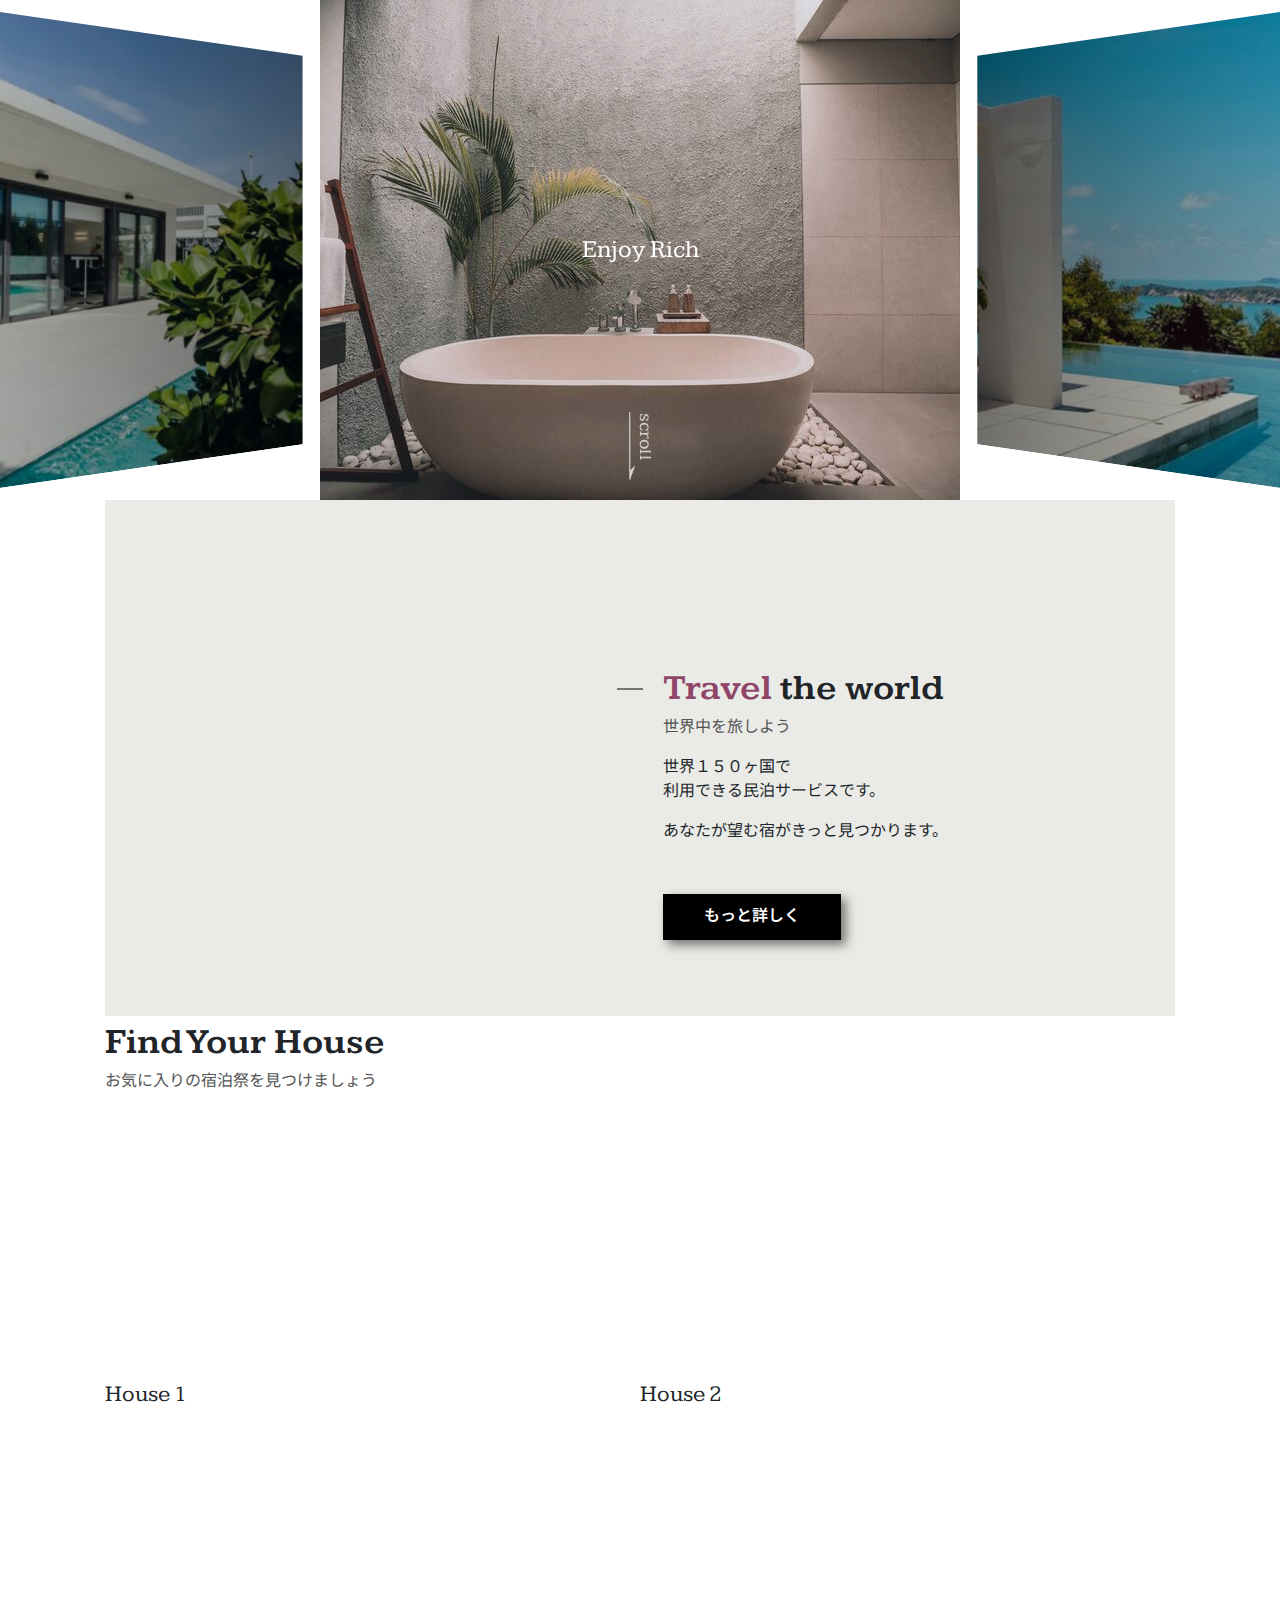
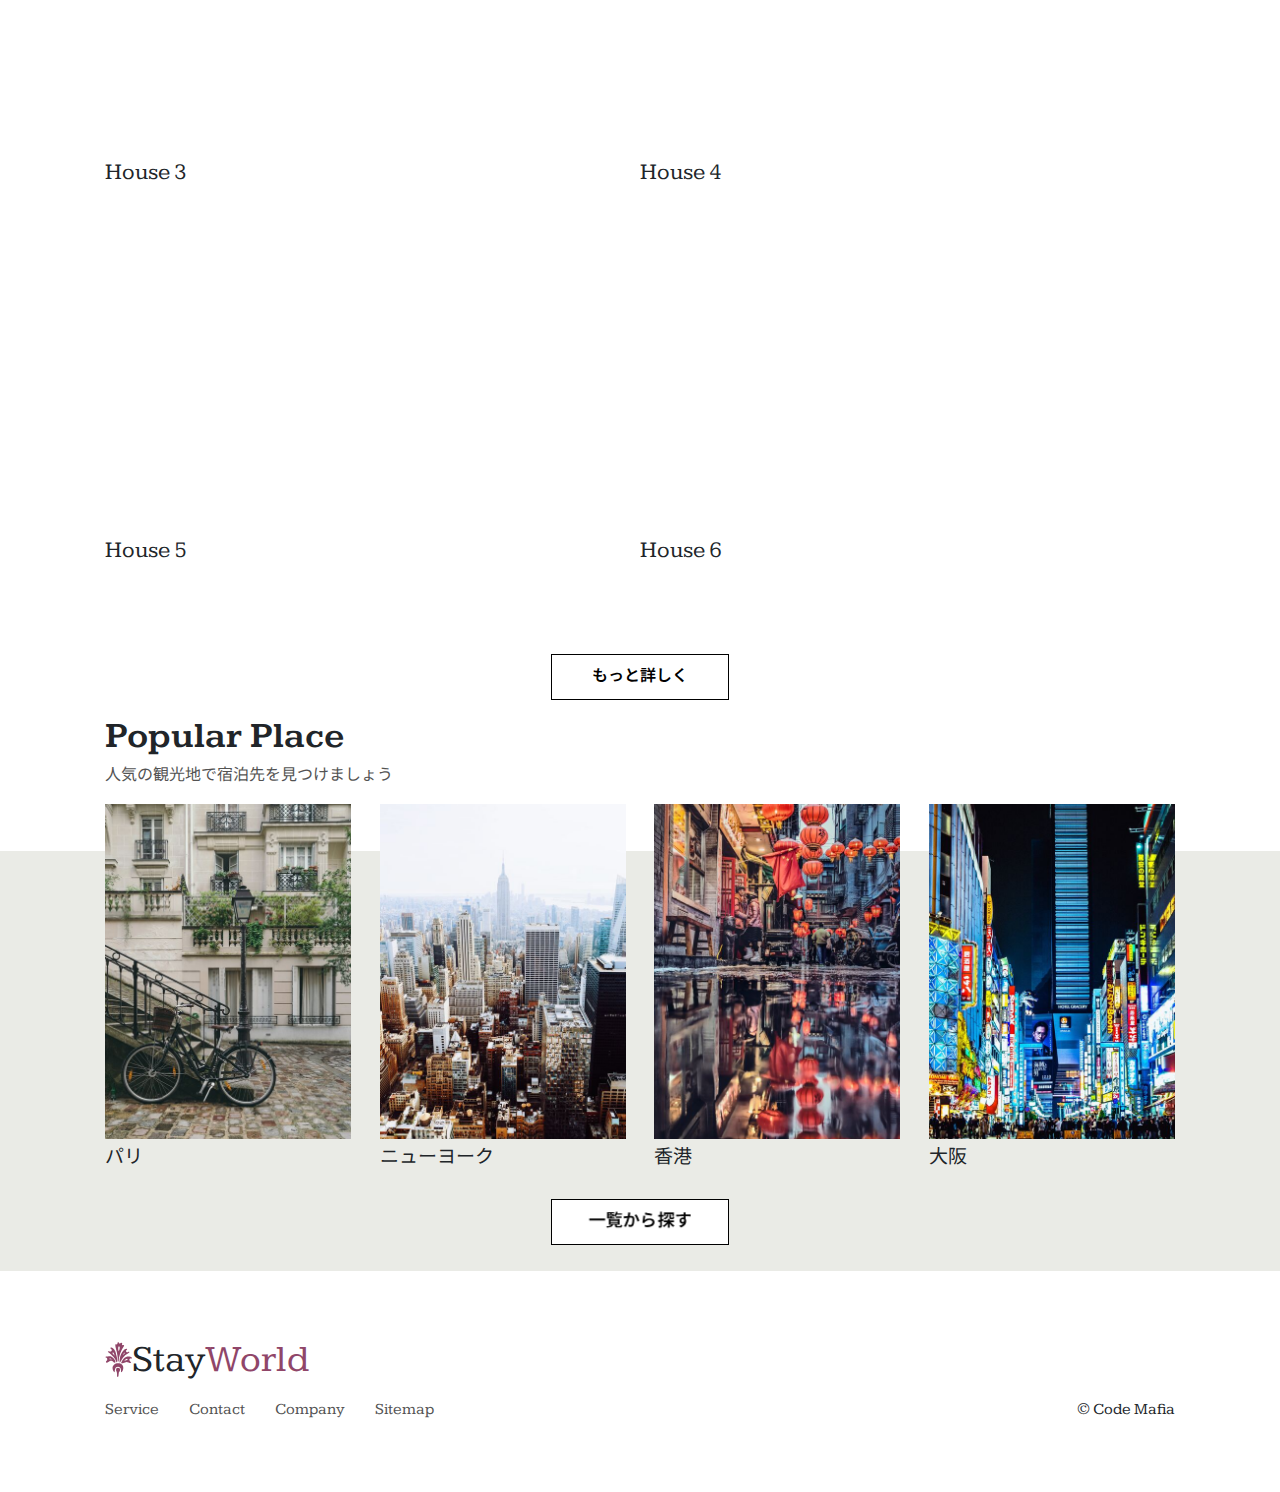
==== 98_サンプルサイト_練習用/index.html @ ab3e693f "Flexboxでフッターを作成！" ====
<!DOCTYPE html>
<html lang="ja">
  <head>
    <meta charset="UTF-8" />
    <meta name="viewport" content="width=device-width, initial-scale=1.0" />
    <meta http-equiv="X-UA-Compatible" content="ie=edge" />
    <title>Document</title>
    <link rel="preconnect" href="https://fonts.gstatic.com">
    <link href="https://fonts.googleapis.com/css2?family=Kameron:wght@400;700&family=Noto+Sans+JP&display=swap" rel="stylesheet">
    <link rel="stylesheet" href="styles/vendors/bootstrap-reboot.css" />
    <link rel="stylesheet" href="styles/vendors/swiper.min.css" />
    <link rel="stylesheet" href="styles/style.css" />
  </head>
  <body>
    <div id="global-container">
      <div id="container">
        <div id="content">
          <div class="hero">
            <div class="swiper-container">
              <div class="swiper-wrapper">
                <div class="swiper-slide">
                  <div class="hero__title">Enjoy Rich</div>
                  <img src="images/image-1.jpg" alt="" />
                </div>
                <div class="swiper-slide">
                  <div class="hero__title">Fantastic</div>
                  <img src="images/image-2.jpg" alt="" />
                </div>
                <div class="swiper-slide">
                  <div class="hero__title">Experience</div>
                  <img src="images/image-3.jpg" alt="" />
                </div>
              </div>
              <div class="hero__footer">
                <img class="hero__downarrow" src="images/arrow.svg">
                <span class="hero__scrolltext">scroll</span>
              </div>
            </div>
          </div>
          <div id="main-content">
            <main>
              <section class="travel">
                <div class="travel__inner">
                  <div class="travel__img cover-slide">
                    <img class="img-zoom" src="images/image-travel.jpg" alt="">
                  </div>
                  <div class="travel__texts">
                    <div class="travel__texts-inner">
                      <div class="travel__title main-title inview">
                        <span class="purple">Travel</span> <span>the world</span>
                      </div>
                      <div class="travel__sub sub-title">世界中を旅しよう</div>
                      <div class="travel__description">
                        <p>世界１５０ヶ国で<br>利用できる民泊サービスです。</p>
                        <p>あなたが望む宿がきっと見つかります。</p>
                      </div>
                      <div class="travel__btn">
                        <button class="btn filled">もっと詳しく</button>
                      </div>
                    </div>
                  </div>
                </div>
              </section>
              <section class="houses">
                <div>
                  <h2 class="main-title">Find Your House</h2>
                  <p class="sub-title">お気に入りの宿泊祭を見つけましょう</p>
                </div>
                <div class="houses__inner">
                  <div class="houses__item">
                    <div class="cover-slide hover-darken inview">
                      <div class="bg-img-zoom img-bg50" style="background-image: url(images/villa-1.jpg);"></div>
                    </div>
                    <p class="houses__title">House 1</p>
                  </div>
                  <div class="houses__item">
                    <div class="cover-slide hover-darken inview">
                      <div class="bg-img-zoom img-bg50" style="background-image: url(images/villa-2.jpg);"></div>
                    </div>
                    <p class="houses__title">House 2</p>
                  </div>
                  <div class="houses__item">
                    <div class="cover-slide hover-darken inview">
                      <div class="bg-img-zoom img-bg50" style="background-image: url(images/villa-3.jpg);"></div>
                    </div>
                    <p class="houses__title">House 3</p>
                  </div>
                  <div class="houses__item">
                    <div class="cover-slide hover-darken inview">
                      <div class="bg-img-zoom img-bg50" style="background-image: url(images/villa-4.jpg);"></div>
                    </div>
                    <p class="houses__title">House 4</p>
                  </div>
                  <div class="houses__item">
                    <div class="cover-slide hover-darken inview">
                      <div class="bg-img-zoom img-bg50" style="background-image: url(images/villa-5.jpg);"></div>
                    </div>
                    <p class="houses__title">House 5</p>
                  </div>
                  <div class="houses__item">
                    <div class="cover-slide hover-darken inview">
                      <div class="bg-img-zoom img-bg50" style="background-image: url(images/villa-6.jpg);"></div>
                    </div>
                    <p class="houses__title">House 6</p>
                  </div>
                  <div class="houses__btn">
                    <button class="btn slide-bg">もっと詳しく</button>
                  </div>
                </div>
              </section>
              <section class="popular">
                <div class="popular__header">
                  <h2 class="main-title">Popular Place</h2>
                  <p class="sub-title">人気の観光地で宿泊先を見つけましょう</p>
                </div>
                <div class="popular__inner">
                  <div class="popular__container">
                    <div class="popular__item">
                      <div class="popular__img"><img src="images/image-p1.jpg" alt=""></div>
                      <div class="popular__title">パリ</div>
                    </div>
                    <div class="popular__item">
                      <div class="popular__img"><img src="images/image-p2.jpg" alt=""></div>
                      <div class="popular__title">ニューヨーク</div>
                    </div>
                    <div class="popular__item">
                      <div class="popular__img"><img src="images/image-p3.jpg" alt=""></div>
                      <div class="popular__title">香港</div>
                    </div>
                    <div class="popular__item">
                      <div class="popular__img"><img src="images/image-p4.jpg" alt=""></div>
                      <div class="popular__title">大阪</div>
                    </div>
                    <div class="popular__btn">
                      <button class="btn cover-3d"><span>一覧から探す</span></button>
                    </div>
                  </div>
                </div>
              </section>
            </main>
          </div>
        </div>
        <footer class="footer">
          <div class="logo">
            <img src="images/logo.svg" alt="" class="logo__img">
            <span class="logo__stay">Stay</span>
            <span class="logo__world">World</span>
          </div>
          <nav class="footer__nav">
            <ul class="footer__ul">
              <li class="footer__li"><a href="#">Service</a></li>
              <li class="footer__li"><a href="#">Contact</a></li>
              <li class="footer__li"><a href="#">Company</a></li>
              <li class="footer__li"><a href="#">Sitemap</a></li>
            </ul>
            <div class="footer__copyright">
              &copy; Code Mafia
            </div>
          </nav>
        </footer>
      </div>
    </div>
    <!-- <div class="tween-animate-title">Animation Title</div> -->
    <!-- <div class="cover-slide hover-darken">
      <div class="bg-img-zoom img-bg50"></div>
    </div> -->
    <!-- <div class="cover-slide hover-darken">
      <img class="img-zoom" src="images/image-1.jpg" alt="">
    </div>
    <button class="btn float">Button</button>
    <button class="btn filled">Button</button>
    <button class="btn letter-spacing">Button</button>
    <button class="btn shadow">Button</button>
    <button class="btn solid">Button</button>
    <button class="btn slide-bg">Button</button>
    <button class="btn cover-3d">
      <span>Button</span>
    </button>
    <a class="btn-cubic"><span class="hovering">Now, Hovering</span><span class="default">Button</span></a> -->
    <script src="scripts/vendors/swiper.min.js"></script>
    <script src="scripts/vendors/TweenMax.min.js"></script>
    <script src="scripts/vendors/scroll-polyfill.js"></script>
    <script src="scripts/libs/scroll.js"></script>
    <script src="scripts/libs/text-animation.js"></script>
    <script src="scripts/libs/hero-slider.js"></script>
    <script src="scripts/main.js"></script>
  </body>
</html>
---- 98_サンプルサイト_練習用/styles/style.css ----
@charset "UTF-8";
.btn {
  position: relative;
  display: inline-block;
  background-color: white;
  border: 1px solid black;
  font-weight: 600;
  padding: 10px 40px;
  margin: 10px auto;
  cursor: pointer;
  -webkit-transition: all 0.3s;
  transition: all 0.3s;
  color: black;
  text-decoration: none !important;
}

.btn.float:hover {
  background-color: black;
  color: white;
  -webkit-box-shadow: 5px 5px 10px 0 rgba(0, 0, 0, 0.5);
          box-shadow: 5px 5px 10px 0 rgba(0, 0, 0, 0.5);
}

.btn.filled {
  background-color: black;
  color: white;
  -webkit-box-shadow: 5px 5px 10px 0 rgba(0, 0, 0, 0.5);
          box-shadow: 5px 5px 10px 0 rgba(0, 0, 0, 0.5);
}

.btn.filled:hover {
  background-color: white;
  color: black;
  -webkit-box-shadow: none;
          box-shadow: none;
}

.btn.letter-spacing:hover {
  background-color: black;
  letter-spacing: 3px;
  color: white;
}

.btn.shadow {
  -webkit-box-shadow: none;
          box-shadow: none;
}

.btn.shadow:hover {
  -webkit-transform: translate(-2.5px, -2.5px);
          transform: translate(-2.5px, -2.5px);
  -webkit-box-shadow: 5px 5px 0 0 black;
          box-shadow: 5px 5px 0 0 black;
}

.btn.solid {
  -webkit-box-shadow: 2px 2px 0 0 black;
          box-shadow: 2px 2px 0 0 black;
  border-radius: 7px;
}

.btn.solid:hover {
  -webkit-transform: translate(2px, 2px);
          transform: translate(2px, 2px);
  -webkit-box-shadow: none;
          box-shadow: none;
}

.btn.slide-bg {
  position: relative;
  overflow: hidden;
  z-index: 1;
}

.btn.slide-bg::before {
  content: "";
  display: inline-block;
  width: 100%;
  height: 100%;
  background-color: black;
  position: absolute;
  top: 0;
  left: 0;
  -webkit-transform: translateX(-100%);
          transform: translateX(-100%);
  -webkit-transition: -webkit-transform 0.3s;
  transition: -webkit-transform 0.3s;
  transition: transform 0.3s;
  transition: transform 0.3s, -webkit-transform 0.3s;
  z-index: -1;
}

.btn.slide-bg:hover {
  color: white;
}

.btn.slide-bg:hover::before {
  -webkit-transform: none;
          transform: none;
}

.btn.cover-3d {
  position: relative;
  z-index: 1;
  -webkit-transform-style: preserve-3d;
          transform-style: preserve-3d;
  -webkit-perspective: 300px;
          perspective: 300px;
}

.btn.cover-3d span {
  display: inline-block;
  -webkit-transform: translateZ(20px);
          transform: translateZ(20px);
}

.btn.cover-3d::before {
  content: "";
  display: inline-block;
  width: 100%;
  height: 100%;
  background-color: black;
  position: absolute;
  top: 0;
  left: 0;
  -webkit-transform: rotateX(90deg);
          transform: rotateX(90deg);
  -webkit-transition: all 0.3s;
  transition: all 0.3s;
  -webkit-transform-origin: top center;
          transform-origin: top center;
  opacity: 0;
}

.btn.cover-3d:hover {
  color: white;
}

.btn.cover-3d:hover::before {
  -webkit-transform: none;
          transform: none;
  opacity: 1;
}

.btn-cubic {
  position: relative;
  display: inline-block;
  -webkit-transform-style: preserve-3d;
          transform-style: preserve-3d;
  -webkit-perspective: 300px;
          perspective: 300px;
  width: 150px;
  height: 50px;
  margin: 0 auto;
  cursor: pointer;
  font-weight: 600;
}

.btn-cubic span {
  position: absolute;
  top: 0;
  left: 0;
  width: 100%;
  height: 100%;
  border: 1px solid black;
  line-height: 48px;
  text-align: center;
  -webkit-transition: all 0.3s;
  transition: all 0.3s;
  -webkit-transform-origin: center center -25px;
          transform-origin: center center -25px;
  color: black;
}

.btn-cubic .hovering {
  background-color: black;
  color: white;
  -webkit-transform: rotateX(90deg);
          transform: rotateX(90deg);
}

.btn-cubic .default {
  background-color: white;
  color: black;
  -webkit-transform: rotateX(0);
          transform: rotateX(0);
}

.btn-cubic:hover .hovering {
  -webkit-transform: rotateX(0);
          transform: rotateX(0);
}

.btn-cubic:hover .default {
  -webkit-transform: rotateX(-90deg);
          transform: rotateX(-90deg);
}

.swiper-container {
  overflow: visible !important;
}

.swiper-slide {
  height: 500px;
  overflow: hidden;
}

.swiper-slide > img {
  width: 100%;
  height: 100%;
  max-width: 100%;
  -o-object-fit: cover;
     object-fit: cover;
  -webkit-transform: scale(1.3);
          transform: scale(1.3);
  -webkit-transition: -webkit-transform 1.9s ease;
  transition: -webkit-transform 1.9s ease;
  transition: transform 1.9s ease;
  transition: transform 1.9s ease, -webkit-transform 1.9s ease;
}

.swiper-slide::after {
  content: "";
  position: absolute;
  top: 0;
  left: 0;
  width: 100%;
  height: 100%;
  background-color: rgba(0, 61, 125, 0.1);
}

.swiper-slide-active > img {
  -webkit-transform: none;
          transform: none;
}

.swiper-slide-active .hero__title {
  opacity: 1;
  -webkit-transform: translate(-50%, -50%);
          transform: translate(-50%, -50%);
}

.hero {
  overflow: hidden;
}

.hero__title {
  position: absolute;
  top: 50%;
  left: 50%;
  -webkit-transform: translate(-50%, calc(-50% + 20px));
          transform: translate(-50%, calc(-50% + 20px));
  color: white;
  font-size: 25px;
  z-index: 2;
  opacity: 0;
  -webkit-transition: opacity 0.3s ease 1s, -webkit-transform 0.3s ease 1s;
  transition: opacity 0.3s ease 1s, -webkit-transform 0.3s ease 1s;
  transition: opacity 0.3s ease 1s, transform 0.3s ease 1s;
  transition: opacity 0.3s ease 1s, transform 0.3s ease 1s, -webkit-transform 0.3s ease 1s;
}

.hero__footer {
  position: absolute;
  left: 50%;
  bottom: 20px;
  -webkit-transform: translateX(-50%);
          transform: translateX(-50%);
  z-index: 2;
  height: 68px;
  width: 22px;
  overflow: hidden;
}

.hero__downarrow {
  position: absolute;
  left: 0;
  bottom: 0;
  width: 6px;
  -webkit-animation-name: kf-arrow-anime;
          animation-name: kf-arrow-anime;
  -webkit-animation-duration: 2s;
          animation-duration: 2s;
  -webkit-animation-timing-function: linear;
          animation-timing-function: linear;
  -webkit-animation-delay: 0s;
          animation-delay: 0s;
  -webkit-animation-iteration-count: infinite;
          animation-iteration-count: infinite;
  -webkit-animation-direction: normal;
          animation-direction: normal;
  -webkit-animation-fill-mode: forwards;
          animation-fill-mode: forwards;
}

.hero__scrolltext {
  position: absolute;
  -webkit-transform: rotate(90deg);
          transform: rotate(90deg);
  color: rgba(255, 255, 255, 0.7);
  left: -8px;
  top: 11px;
  font-size: 1.2em;
}

@-webkit-keyframes kf-arrow-anime {
  0%,
  50%,
  100% {
    -webkit-transform: translateY(-10%);
            transform: translateY(-10%);
  }
  30% {
    -webkit-transform: none;
            transform: none;
  }
}

@keyframes kf-arrow-anime {
  0%,
  50%,
  100% {
    -webkit-transform: translateY(-10%);
            transform: translateY(-10%);
  }
  30% {
    -webkit-transform: none;
            transform: none;
  }
}

.animate-title,
.tween-animate-title {
  opacity: 0;
}

.animate-title.inview,
.tween-animate-title.inview {
  opacity: 1;
}

.animate-title.inview .char,
.tween-animate-title.inview .char {
  display: inline-block;
}

.animate-title .char,
.tween-animate-title .char {
  opacity: 0;
}

.animate-title.inview .char {
  -webkit-animation-name: kf-animate-chars;
          animation-name: kf-animate-chars;
  -webkit-animation-duration: 0.5s;
          animation-duration: 0.5s;
  -webkit-animation-timing-function: cubic-bezier(0.39, 1.57, 0.58, 1);
          animation-timing-function: cubic-bezier(0.39, 1.57, 0.58, 1);
  -webkit-animation-delay: 0s;
          animation-delay: 0s;
  -webkit-animation-iteration-count: 1;
          animation-iteration-count: 1;
  -webkit-animation-direction: normal;
          animation-direction: normal;
  -webkit-animation-fill-mode: both;
          animation-fill-mode: both;
}

.animate-title.inview .char:nth-child(1) {
  -webkit-animation-delay: 0.04s;
          animation-delay: 0.04s;
}

.animate-title.inview .char:nth-child(2) {
  -webkit-animation-delay: 0.08s;
          animation-delay: 0.08s;
}

.animate-title.inview .char:nth-child(3) {
  -webkit-animation-delay: 0.12s;
          animation-delay: 0.12s;
}

.animate-title.inview .char:nth-child(4) {
  -webkit-animation-delay: 0.16s;
          animation-delay: 0.16s;
}

.animate-title.inview .char:nth-child(5) {
  -webkit-animation-delay: 0.2s;
          animation-delay: 0.2s;
}

.animate-title.inview .char:nth-child(6) {
  -webkit-animation-delay: 0.24s;
          animation-delay: 0.24s;
}

.animate-title.inview .char:nth-child(7) {
  -webkit-animation-delay: 0.28s;
          animation-delay: 0.28s;
}

.animate-title.inview .char:nth-child(8) {
  -webkit-animation-delay: 0.32s;
          animation-delay: 0.32s;
}

.animate-title.inview .char:nth-child(9) {
  -webkit-animation-delay: 0.36s;
          animation-delay: 0.36s;
}

.animate-title.inview .char:nth-child(10) {
  -webkit-animation-delay: 0.4s;
          animation-delay: 0.4s;
}

.animate-title.inview .char:nth-child(11) {
  -webkit-animation-delay: 0.44s;
          animation-delay: 0.44s;
}

.animate-title.inview .char:nth-child(12) {
  -webkit-animation-delay: 0.48s;
          animation-delay: 0.48s;
}

.animate-title.inview .char:nth-child(13) {
  -webkit-animation-delay: 0.52s;
          animation-delay: 0.52s;
}

.animate-title.inview .char:nth-child(14) {
  -webkit-animation-delay: 0.56s;
          animation-delay: 0.56s;
}

.animate-title.inview .char:nth-child(15) {
  -webkit-animation-delay: 0.6s;
          animation-delay: 0.6s;
}

.animate-title.inview .char:nth-child(16) {
  -webkit-animation-delay: 0.64s;
          animation-delay: 0.64s;
}

.animate-title.inview .char:nth-child(17) {
  -webkit-animation-delay: 0.68s;
          animation-delay: 0.68s;
}

.animate-title.inview .char:nth-child(18) {
  -webkit-animation-delay: 0.72s;
          animation-delay: 0.72s;
}

.animate-title.inview .char:nth-child(19) {
  -webkit-animation-delay: 0.76s;
          animation-delay: 0.76s;
}

.animate-title.inview .char:nth-child(20) {
  -webkit-animation-delay: 0.8s;
          animation-delay: 0.8s;
}

.animate-title.inview .char:nth-child(21) {
  -webkit-animation-delay: 0.84s;
          animation-delay: 0.84s;
}

.animate-title.inview .char:nth-child(22) {
  -webkit-animation-delay: 0.88s;
          animation-delay: 0.88s;
}

.animate-title.inview .char:nth-child(23) {
  -webkit-animation-delay: 0.92s;
          animation-delay: 0.92s;
}

.animate-title.inview .char:nth-child(24) {
  -webkit-animation-delay: 0.96s;
          animation-delay: 0.96s;
}

.animate-title.inview .char:nth-child(25) {
  -webkit-animation-delay: 1s;
          animation-delay: 1s;
}

.animate-title.inview .char:nth-child(26) {
  -webkit-animation-delay: 1.04s;
          animation-delay: 1.04s;
}

.animate-title.inview .char:nth-child(27) {
  -webkit-animation-delay: 1.08s;
          animation-delay: 1.08s;
}

.animate-title.inview .char:nth-child(28) {
  -webkit-animation-delay: 1.12s;
          animation-delay: 1.12s;
}

.animate-title.inview .char:nth-child(29) {
  -webkit-animation-delay: 1.16s;
          animation-delay: 1.16s;
}

.animate-title.inview .char:nth-child(30) {
  -webkit-animation-delay: 1.2s;
          animation-delay: 1.2s;
}

@-webkit-keyframes kf-animate-chars {
  0% {
    opacity: 0;
    -webkit-transform: translateY(-50%);
            transform: translateY(-50%);
  }
  100% {
    opacity: 1;
    -webkit-transform: translateY(0);
            transform: translateY(0);
  }
}

@keyframes kf-animate-chars {
  0% {
    opacity: 0;
    -webkit-transform: translateY(-50%);
            transform: translateY(-50%);
  }
  100% {
    opacity: 1;
    -webkit-transform: translateY(0);
            transform: translateY(0);
  }
}

.cover-slide {
  position: relative;
  overflow: hidden;
}

.cover-slide::after {
  content: "";
  position: absolute;
  z-index: 2;
  top: 0;
  left: 0;
  right: 0;
  bottom: 0;
  background-color: #eaebe6;
  opacity: 0;
}

.cover-slide.inview::after {
  opacity: 1;
  -webkit-animation-name: kf-cover-slide;
          animation-name: kf-cover-slide;
  -webkit-animation-duration: 1.6s;
          animation-duration: 1.6s;
  -webkit-animation-timing-function: ease-in-out;
          animation-timing-function: ease-in-out;
  -webkit-animation-delay: 0s;
          animation-delay: 0s;
  -webkit-animation-iteration-count: 1;
          animation-iteration-count: 1;
  -webkit-animation-direction: normal;
          animation-direction: normal;
  -webkit-animation-fill-mode: forwards;
          animation-fill-mode: forwards;
}

@-webkit-keyframes kf-cover-slide {
  0% {
    -webkit-transform-origin: left;
            transform-origin: left;
    -webkit-transform: scaleX(0);
            transform: scaleX(0);
  }
  50% {
    -webkit-transform-origin: left;
            transform-origin: left;
    -webkit-transform: scaleX(1);
            transform: scaleX(1);
  }
  50.1% {
    -webkit-transform-origin: right;
            transform-origin: right;
    -webkit-transform: scaleX(1);
            transform: scaleX(1);
  }
  100% {
    -webkit-transform-origin: right;
            transform-origin: right;
    -webkit-transform: scaleX(0);
            transform: scaleX(0);
  }
}

@keyframes kf-cover-slide {
  0% {
    -webkit-transform-origin: left;
            transform-origin: left;
    -webkit-transform: scaleX(0);
            transform: scaleX(0);
  }
  50% {
    -webkit-transform-origin: left;
            transform-origin: left;
    -webkit-transform: scaleX(1);
            transform: scaleX(1);
  }
  50.1% {
    -webkit-transform-origin: right;
            transform-origin: right;
    -webkit-transform: scaleX(1);
            transform: scaleX(1);
  }
  100% {
    -webkit-transform-origin: right;
            transform-origin: right;
    -webkit-transform: scaleX(0);
            transform: scaleX(0);
  }
}

.img-zoom, .bg-img-zoom {
  opacity: 0;
}

.inview .img-zoom, .inview .bg-img-zoom {
  opacity: 1;
  -webkit-transition: -webkit-transform 0.3s ease;
  transition: -webkit-transform 0.3s ease;
  transition: transform 0.3s ease;
  transition: transform 0.3s ease, -webkit-transform 0.3s ease;
  -webkit-animation-name: kf-img-show;
          animation-name: kf-img-show;
  -webkit-animation-duration: 1.6s;
          animation-duration: 1.6s;
  -webkit-animation-timing-function: ease-in-out;
          animation-timing-function: ease-in-out;
  -webkit-animation-delay: 0s;
          animation-delay: 0s;
  -webkit-animation-iteration-count: 1;
          animation-iteration-count: 1;
  -webkit-animation-direction: normal;
          animation-direction: normal;
  -webkit-animation-fill-mode: none;
          animation-fill-mode: none;
}

.inview .img-zoom:hover, .inview .bg-img-zoom:hover {
  -webkit-transform: scale(1.05);
          transform: scale(1.05);
}

@-webkit-keyframes kf-img-show {
  0% {
    opacity: 0;
  }
  50% {
    opacity: 0;
  }
  50.1% {
    opacity: 1;
    -webkit-transform: scale(1.5);
            transform: scale(1.5);
  }
  100% {
    opacity: 1;
  }
}

@keyframes kf-img-show {
  0% {
    opacity: 0;
  }
  50% {
    opacity: 0;
  }
  50.1% {
    opacity: 1;
    -webkit-transform: scale(1.5);
            transform: scale(1.5);
  }
  100% {
    opacity: 1;
  }
}

.hover-darken::before {
  content: "";
  position: absolute;
  top: 0;
  left: 0;
  width: 100%;
  height: 100%;
  z-index: 1;
  -webkit-transition: background-color 0.3s ease;
  transition: background-color 0.3s ease;
  pointer-events: none;
  -webkit-animation-name: kf-img-show;
          animation-name: kf-img-show;
  -webkit-animation-duration: 1.6s;
          animation-duration: 1.6s;
  -webkit-animation-timing-function: ease-in-out;
          animation-timing-function: ease-in-out;
  -webkit-animation-delay: 0s;
          animation-delay: 0s;
  -webkit-animation-iteration-count: 1;
          animation-iteration-count: 1;
  -webkit-animation-direction: normal;
          animation-direction: normal;
  -webkit-animation-fill-mode: none;
          animation-fill-mode: none;
}

.hover-darken:hover::before {
  background-color: rgba(0, 0, 0, 0.4);
}

.bg-img-zoom {
  background-image: url(images/image-1.jpg);
  background-repeat: no-repeat;
  background-position: center;
  background-size: cover;
  width: 100%;
}

.img-bg50 {
  position: relative;
}

.img-bg50::before {
  display: block;
  content: '';
  padding-top: 50%;
}

/******************************************************************

Stylesheet: ベーススタイル

******************************************************************/
body {
  font-family: 'Kameron', 'Noto Sans JP', sans-serif;
}

img {
  max-width: 100%;
  vertical-align: bottom;
}

.font-sm, .sub-title {
  font-size: 14px;
}

.font-md, .popular__title {
  font-size: 17px;
}

.font-lr, .houses__title {
  font-size: 17px;
}

.font-lg, .main-title {
  font-size: 25px;
}

.mb-sm, .travel__sub, .travel__img, .houses__title, .popular__title {
  margin-bottom: 16px !important;
}

.mb-lg {
  margin-bottom: 80px !important;
}

.pb-sm, .travel__texts, .popular__container {
  padding-bottom: 16px !important;
}

.pb-lg {
  padding-bottom: 80px !important;
}

.content-width, .travel, .houses, .popular__header, .popular__container, .footer {
  width: 90%;
  margin: 0 auto;
  max-width: 1070px;
}

.main-title {
  font-weight: 600;
  margin-bottom: 0;
}

.sub-title {
  color: #535353;
}

.flex, .travel__inner, .houses__inner, .popular__container, .footer__nav, .footer__ul {
  display: -webkit-box;
  display: -ms-flexbox;
  display: flex;
  -webkit-box-orient: vertical;
  -webkit-box-direction: normal;
      -ms-flex-direction: column;
          flex-direction: column;
}

.purple {
  color: #904669;
}

.travel__inner {
  -webkit-box-pack: justify;
      -ms-flex-pack: justify;
          justify-content: space-between;
  padding: 15px;
  background-color: #eaebe6;
  position: relative;
  z-index: 0;
}

.travel__title {
  position: relative;
}

.travel__title::before {
  display: none;
  content: "";
  position: absolute;
  top: 50%;
  left: -120px;
  width: 100px;
  height: 1px;
  background-color: black;
  -webkit-transform: translateY(-50%) scaleX(0);
          transform: translateY(-50%) scaleX(0);
  -webkit-transition: -webkit-transform 0.3s ease 1.6s;
  transition: -webkit-transform 0.3s ease 1.6s;
  transition: transform 0.3s ease 1.6s;
  transition: transform 0.3s ease 1.6s, -webkit-transform 0.3s ease 1.6s;
  -webkit-transform-origin: right;
          transform-origin: right;
}

.travel__title.inview::before {
  -webkit-transform: translateY(-50%);
          transform: translateY(-50%);
}

.travel__img {
  height: 300px;
  -webkit-transition: -webkit-box-shadow 1ms linear 0.8s;
  transition: -webkit-box-shadow 1ms linear 0.8s;
  transition: box-shadow 1ms linear 0.8s;
  transition: box-shadow 1ms linear 0.8s, -webkit-box-shadow 1ms linear 0.8s;
}

.travel__img > img {
  -o-object-fit: cover;
     object-fit: cover;
  width: 100%;
  height: 100%;
  z-index: -1;
  position: relative;
}

.travel__img.inview {
  -webkit-box-shadow: inset 0 0 30px black;
          box-shadow: inset 0 0 30px black;
}

.houses__btn {
  text-align: center;
  -ms-flex-preferred-size: 100%;
      flex-basis: 100%;
}

.popular__inner {
  position: relative;
}

.popular__inner::before {
  content: '';
  position: absolute;
  bottom: 0;
  left: 0;
  width: 100%;
  height: 90%;
  background-color: #eaebe6;
}

.popular__container {
  position: relative;
  z-index: 2;
}

.popular__btn {
  text-align: center;
  -ms-flex-preferred-size: 100%;
      flex-basis: 100%;
}

.popular__img {
  height: 150px;
  overflow: hidden;
  margin-bottom: 5px;
}

.popular__img > img {
  -o-object-fit: cover;
     object-fit: cover;
  height: 100%;
  width: 100%;
}

.logo {
  font-size: 42px;
  display: -webkit-box;
  display: -ms-flexbox;
  display: flex;
}

.logo__img {
  width: 0.7em;
}

.logo__world {
  color: #904669;
}

.footer {
  padding: 60px 0;
}

.footer__nav {
  -webkit-box-pack: justify;
      -ms-flex-pack: justify;
          justify-content: space-between;
  -webkit-box-align: center;
      -ms-flex-align: center;
          align-items: center;
  text-align: center;
}

.footer__ul {
  padding: 0;
  margin: 0;
  list-style: none;
}

.footer__li {
  padding: 0;
  margin: 10px;
}

.footer__li > a {
  color: #535353;
}

.footer .logo {
  font-size: 38px;
  -webkit-box-pack: center;
      -ms-flex-pack: center;
          justify-content: center;
}

@media (min-width: 480px) {
  /******************************************************************

Stylesheet: 480px以上(スマホの横向き)のモニタで適用

******************************************************************/
}

@media (min-width: 600px) {
  /******************************************************************

Stylesheet: 600px以上のタブレットやモニタで適用

******************************************************************/
  .flex, .travel__inner, .houses__inner, .popular__container, .footer__nav, .footer__ul {
    -webkit-box-orient: horizontal;
    -webkit-box-direction: normal;
        -ms-flex-direction: row;
            flex-direction: row;
    -ms-flex-wrap: wrap;
        flex-wrap: wrap;
  }
  .houses__item {
    -ms-flex-preferred-size: 50%;
        flex-basis: 50%;
    margin-bottom: 60px;
  }
  .popular__container {
    -webkit-box-pack: justify;
        -ms-flex-pack: justify;
            justify-content: space-between;
  }
  .popular__item {
    -ms-flex-preferred-size: 47%;
        flex-basis: 47%;
  }
  .travel__inner {
    padding: 50px;
  }
  .travel__texts, .travel__img {
    -ms-flex-preferred-size: 47%;
        flex-basis: 47%;
  }
  .travel__texts {
    display: -webkit-box;
    display: -ms-flexbox;
    display: flex;
    -webkit-box-align: end;
        -ms-flex-align: end;
            align-items: flex-end;
  }
  .footer .logo {
    -webkit-box-pack: start;
        -ms-flex-pack: start;
            justify-content: flex-start;
  }
  .footer__li {
    margin-left: 0;
    margin-right: 30px;
  }
}

@media (min-width: 960px) {
  /******************************************************************

Stylesheet: 960px以上のモニタで適用

******************************************************************/
  .font-sm, .sub-title {
    font-size: 16px;
  }
  .font-md, .popular__title {
    font-size: 19px;
  }
  .font-lr, .houses__title {
    font-size: 23px;
  }
  .font-lg, .main-title {
    font-size: 36px;
  }
  .mb-lg {
    margin-bottom: 150px !important;
  }
  .pb-lg {
    padding-bottom: 150px !important;
  }
  .popular__item {
    -ms-flex-preferred-size: 25%;
        flex-basis: 25%;
  }
  .popular__img {
    height: 335px;
  }
  .travel__img {
    height: 400px;
  }
  .travel__description {
    margin-bottom: 40px;
  }
  .travel__title::before {
    display: block;
  }
}

@media (min-width: 1280px) {
  /******************************************************************

Stylesheet: 1280px以上のモニタで適用

******************************************************************/
  .travel__inner {
    padding: 50px 150px;
  }
  .popular__item {
    -ms-flex-preferred-size: 23%;
        flex-basis: 23%;
  }
}

@media (-webkit-min-device-pixel-ratio: 2), (min-resolution: 192dpi) {
  /******************************************************************

Stylesheet: Retinaディスプレイで適用

******************************************************************/
  /* 

EXAMPLE 
.icon {
	background: url(images/test@2x.png) no-repeat;
	background-size: 24px 24px;
}

*/
}

@media print {
  /******************************************************************

Stylesheet: プリンタのみに適用

******************************************************************/
}
/*# sourceMappingURL=style.css.map */
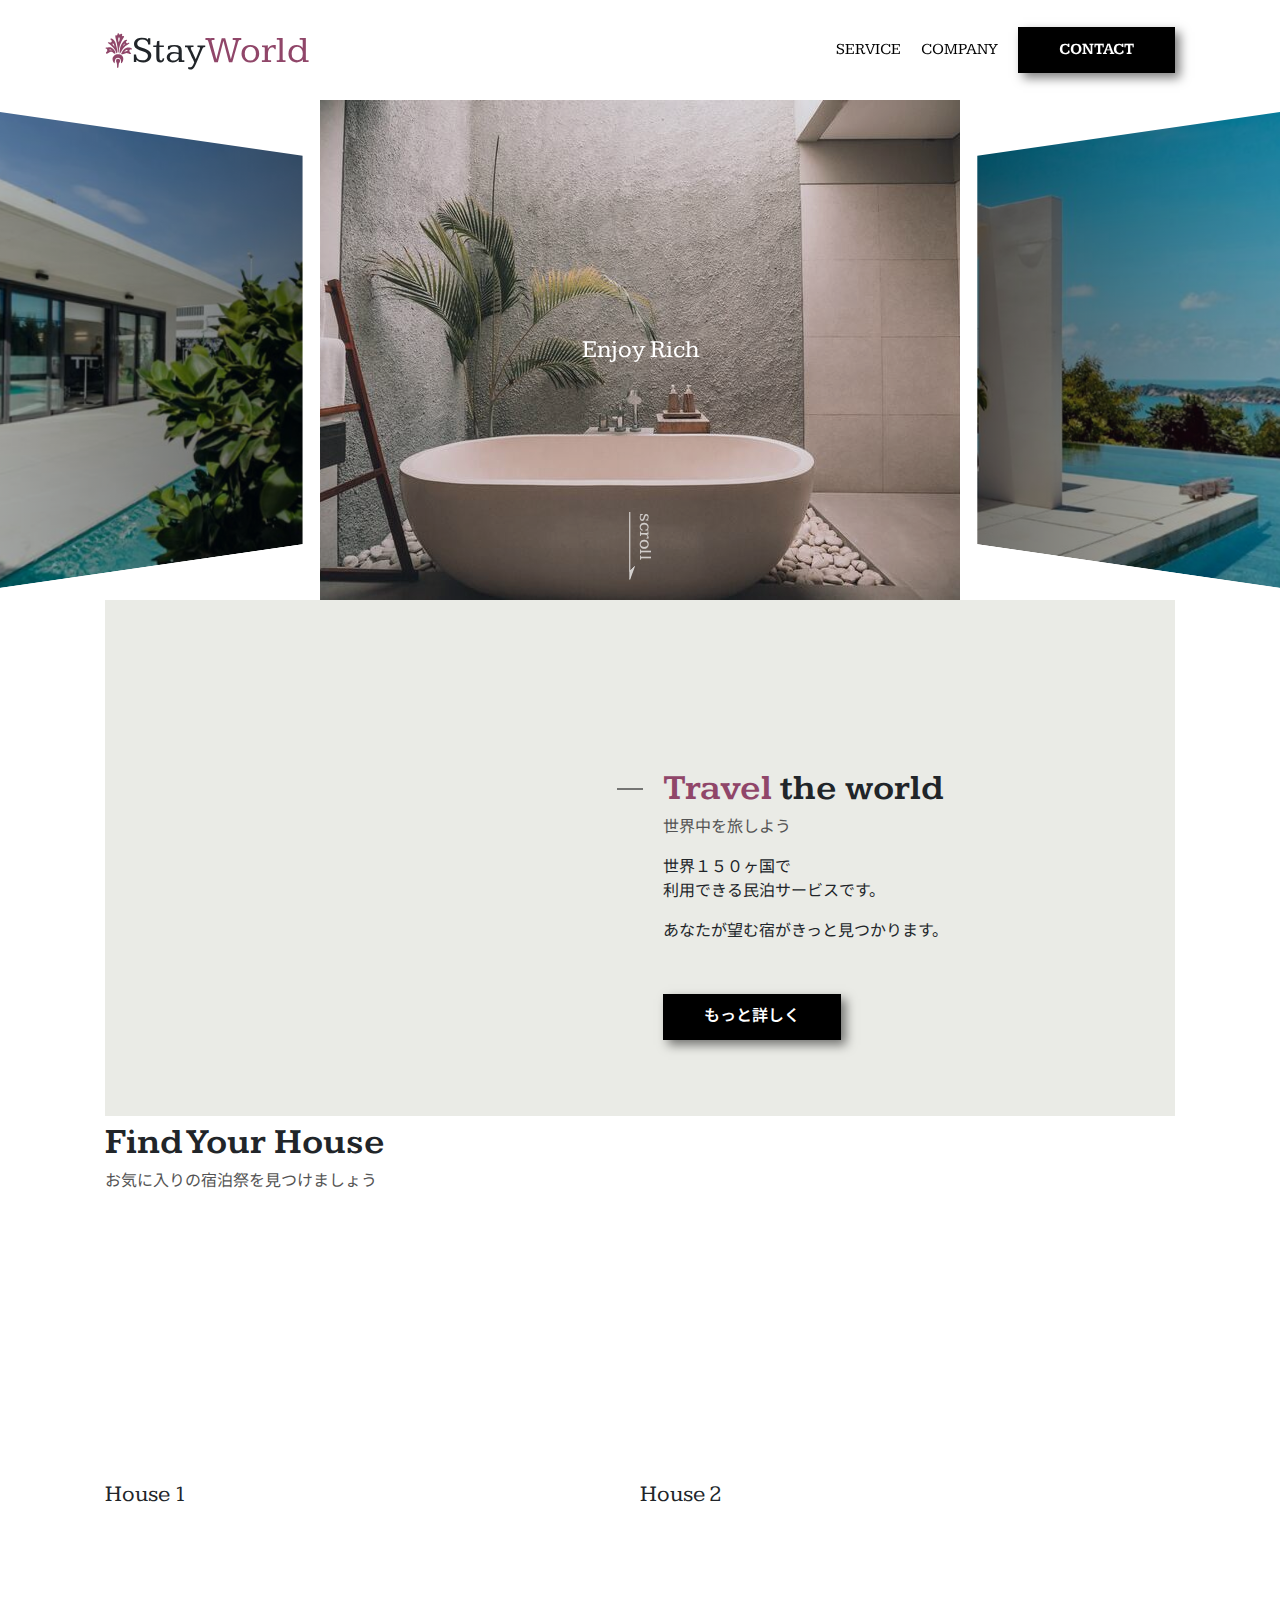
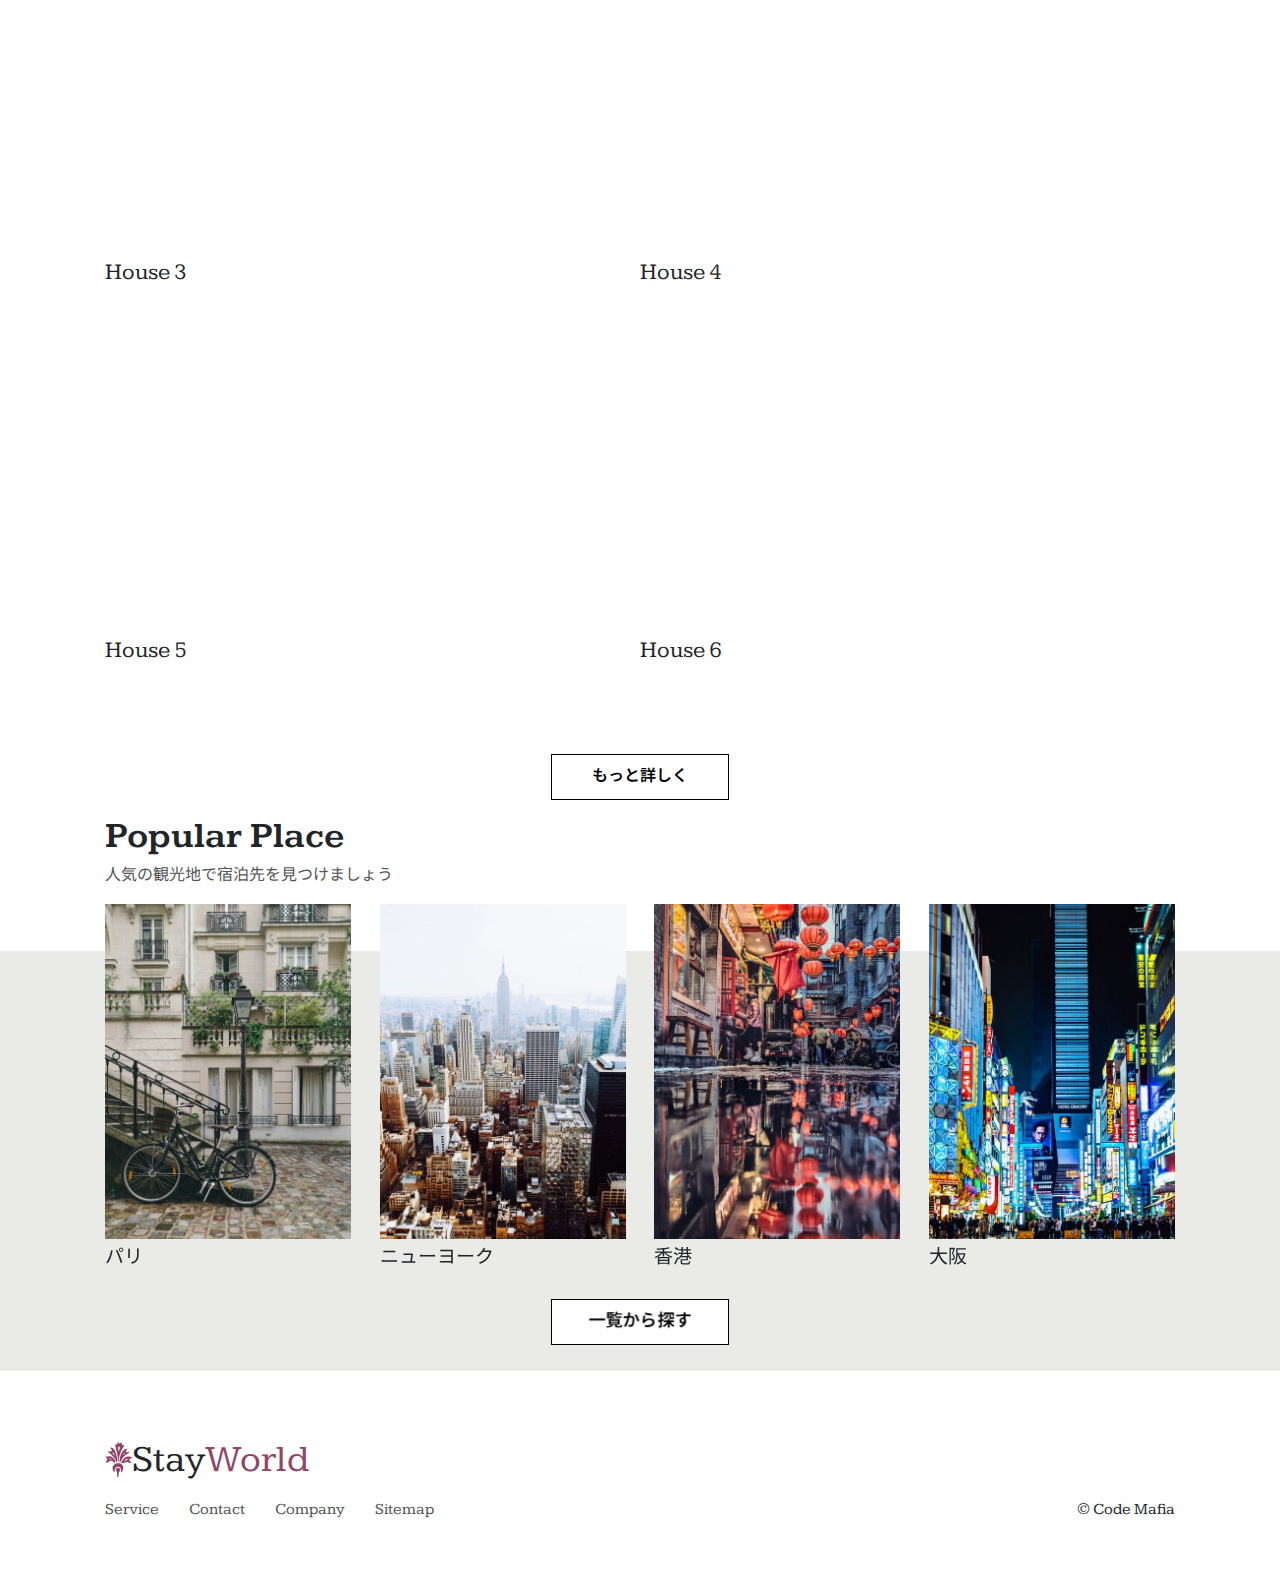
==== commit 8b4afd76: "ヘッダーを作ろう！Part1" ====
--- a/98_サンプルサイト_練習用/index.html
+++ b/98_サンプルサイト_練習用/index.html
@@ -14,6 +14,30 @@
   <body>
     <div id="global-container">
       <div id="container">
+        <div class="mobile-menu__cover"></div>
+        <header class="header">
+          <div class="header__inner">
+            <div class="logo">
+              <img src="images/logo.svg" alt="" class="logo__img">
+              <span class="logo__stay">Stay</span>
+              <span class="logo__world">World</span>
+            </div>
+            <nav class="header__nav">
+              <ul class="header__ul">
+                <li class="header__li"><a href="#">Service</a></li>
+                <li class="header__li"><a href="#">Company</a></li>
+                <li class="header__li">
+                  <a class="btn filled" href="#">Contact</a>
+                </li>
+              </ul>
+            </nav>
+            <button class="mobile-menu__btn">
+              <span></span>
+              <span></span>
+              <span></span>
+            </button>
+          </div>
+        </header>
         <div id="content">
           <div class="hero">
             <div class="swiper-container">
@@ -159,6 +183,28 @@
           </nav>
         </footer>
       </div>
+      <nav class="mobile-menu">
+        <ul class="mobile-menu__main">
+          <li class="mobile-menu__item">
+            <a class="mobile-menu__link" href="#">
+              <span class="main-title">Our Service</span>
+              <span class="sub-title">サービスについて</span>
+            </a>
+          </li>
+          <li class="mobile-menu__item">
+            <a class="mobile-menu__link" href="#">
+              <span class="main-title">About Us</span>
+              <span class="sub-title">私たちについて</span>
+            </a>
+          </li>
+          <li class="mobile-menu__item">
+            <a class="mobile-menu__link" href="#">
+              <span class="main-title">Contact Us</span>
+              <span class="sub-title">コンタクト方法</span>
+            </a>
+          </li>
+        </ul>
+      </nav>
     </div>
     <!-- <div class="tween-animate-title">Animation Title</div> -->
     <!-- <div class="cover-slide hover-darken">
--- a/98_サンプルサイト_練習用/styles/style.css
+++ b/98_サンプルサイト_練習用/styles/style.css
@@ -745,6 +745,146 @@
   padding-top: 50%;
 }
 
+.mobile-menu {
+  position: fixed;
+  right: 0;
+  top: 60px;
+  width: 300px;
+}
+
+.mobile-menu__btn {
+  background-color: unset;
+  border: none;
+  outline: none !important;
+  cursor: pointer;
+}
+
+.mobile-menu__btn > span {
+  background-color: black;
+  width: 35px;
+  height: 2px;
+  display: block;
+  margin-bottom: 9px;
+  -webkit-transition: -webkit-transform 0.7s;
+  transition: -webkit-transform 0.7s;
+  transition: transform 0.7s;
+  transition: transform 0.7s, -webkit-transform 0.7s;
+}
+
+.mobile-menu__btn > span:last-child {
+  margin-bottom: 0;
+}
+
+.mobile-menu__cover {
+  position: absolute;
+  top: 0;
+  left: 0;
+  width: 100%;
+  height: 100%;
+  background-color: rgba(0, 0, 0, 0.3);
+  opacity: 0;
+  visibility: hidden;
+  -webkit-transition: opacity 1s;
+  transition: opacity 1s;
+  cursor: pointer;
+}
+
+.mobile-menu__main {
+  padding: 0;
+  -webkit-perspective: 2000px;
+          perspective: 2000px;
+  -webkit-transform-style: preserve-3d;
+          transform-style: preserve-3d;
+}
+
+.mobile-menu__item {
+  list-style: none;
+  display: block;
+  -webkit-transform: translate3d(0, 0, -1000px);
+          transform: translate3d(0, 0, -1000px);
+  padding: 0 40px;
+  -webkit-transition: opacity 0.2s, -webkit-transform 0.3s;
+  transition: opacity 0.2s, -webkit-transform 0.3s;
+  transition: transform 0.3s, opacity 0.2s;
+  transition: transform 0.3s, opacity 0.2s, -webkit-transform 0.3s;
+  opacity: 0;
+}
+
+.mobile-menu__link {
+  display: block;
+  margin-top: 30px;
+  color: black;
+  text-decoration: none;
+}
+
+.menu-open #container {
+  -webkit-transform: translate(-300px, 60px);
+          transform: translate(-300px, 60px);
+  -webkit-box-shadow: 0 8px 40px -10px rgba(0, 0, 0, 0.8);
+          box-shadow: 0 8px 40px -10px rgba(0, 0, 0, 0.8);
+}
+
+.menu-open .mobile-menu__cover {
+  opacity: 1;
+  visibility: visible;
+}
+
+.menu-open .mobile-menu__item {
+  -webkit-transform: none;
+          transform: none;
+  opacity: 1;
+}
+
+.menu-open .mobile-menu__item:nth-child(1) {
+  -webkit-transition-delay: 0.07s;
+          transition-delay: 0.07s;
+}
+
+.menu-open .mobile-menu__item:nth-child(2) {
+  -webkit-transition-delay: 0.14s;
+          transition-delay: 0.14s;
+}
+
+.menu-open .mobile-menu__item:nth-child(3) {
+  -webkit-transition-delay: 0.21s;
+          transition-delay: 0.21s;
+}
+
+.menu-open .mobile-menu__item:nth-child(4) {
+  -webkit-transition-delay: 0.28s;
+          transition-delay: 0.28s;
+}
+
+.menu-open .mobile-menu__item:nth-child(5) {
+  -webkit-transition-delay: 0.35s;
+          transition-delay: 0.35s;
+}
+
+.menu-open .mobile-menu__btn > span {
+  background-color: black;
+}
+
+.menu-open .mobile-menu__btn > span:nth-child(1) {
+  -webkit-transition-delay: 70ms;
+          transition-delay: 70ms;
+  -webkit-transform: translateY(11px) rotate(135deg);
+          transform: translateY(11px) rotate(135deg);
+}
+
+.menu-open .mobile-menu__btn > span:nth-child(2) {
+  -webkit-transition-delay: 0s;
+          transition-delay: 0s;
+  -webkit-transform: translateX(-18px) scaleX(0);
+          transform: translateX(-18px) scaleX(0);
+}
+
+.menu-open .mobile-menu__btn > span:nth-child(3) {
+  -webkit-transition-delay: 140ms;
+          transition-delay: 140ms;
+  -webkit-transform: translateY(-11px) rotate(-135deg);
+          transform: translateY(-11px) rotate(-135deg);
+}
+
 /******************************************************************
 
 Stylesheet: ベーススタイル
@@ -791,7 +931,7 @@
   padding-bottom: 80px !important;
 }
 
-.content-width, .travel, .houses, .popular__header, .popular__container, .footer {
+.content-width, .header__inner, .travel, .houses, .popular__header, .popular__container, .footer {
   width: 90%;
   margin: 0 auto;
   max-width: 1070px;
@@ -818,6 +958,71 @@
 
 .purple {
   color: #904669;
+}
+
+#content {
+  padding-top: 100px;
+}
+
+.header {
+  position: fixed;
+  top: 0;
+  left: 0;
+  width: 100%;
+  height: 100px;
+  background-color: transparent;
+  display: -webkit-box;
+  display: -ms-flexbox;
+  display: flex;
+  -webkit-box-align: center;
+      -ms-flex-align: center;
+          align-items: center;
+  z-index: 100;
+}
+
+.header__nav {
+  display: none;
+}
+
+.header__ul {
+  display: -webkit-box;
+  display: -ms-flexbox;
+  display: flex;
+  -webkit-box-align: center;
+      -ms-flex-align: center;
+          align-items: center;
+  padding: 0;
+  margin: 0;
+  list-style: none;
+}
+
+.header__li {
+  margin-left: 20px;
+}
+
+.header__li > a {
+  color: black;
+  text-decoration: none;
+  text-transform: uppercase;
+}
+
+.header .logo {
+  font-size: 38px;
+  -webkit-box-pack: center;
+      -ms-flex-pack: center;
+          justify-content: center;
+}
+
+.header__inner {
+  display: -webkit-box;
+  display: -ms-flexbox;
+  display: flex;
+  -webkit-box-pack: justify;
+      -ms-flex-pack: justify;
+          justify-content: space-between;
+  -webkit-box-align: center;
+      -ms-flex-align: center;
+          align-items: center;
 }
 
 .travel__inner {
@@ -1077,6 +1282,12 @@
   .travel__title::before {
     display: block;
   }
+  .header__nav {
+    display: block;
+  }
+  .mobile-menu__btn {
+    display: none;
+  }
 }
 
 @media (min-width: 1280px) {
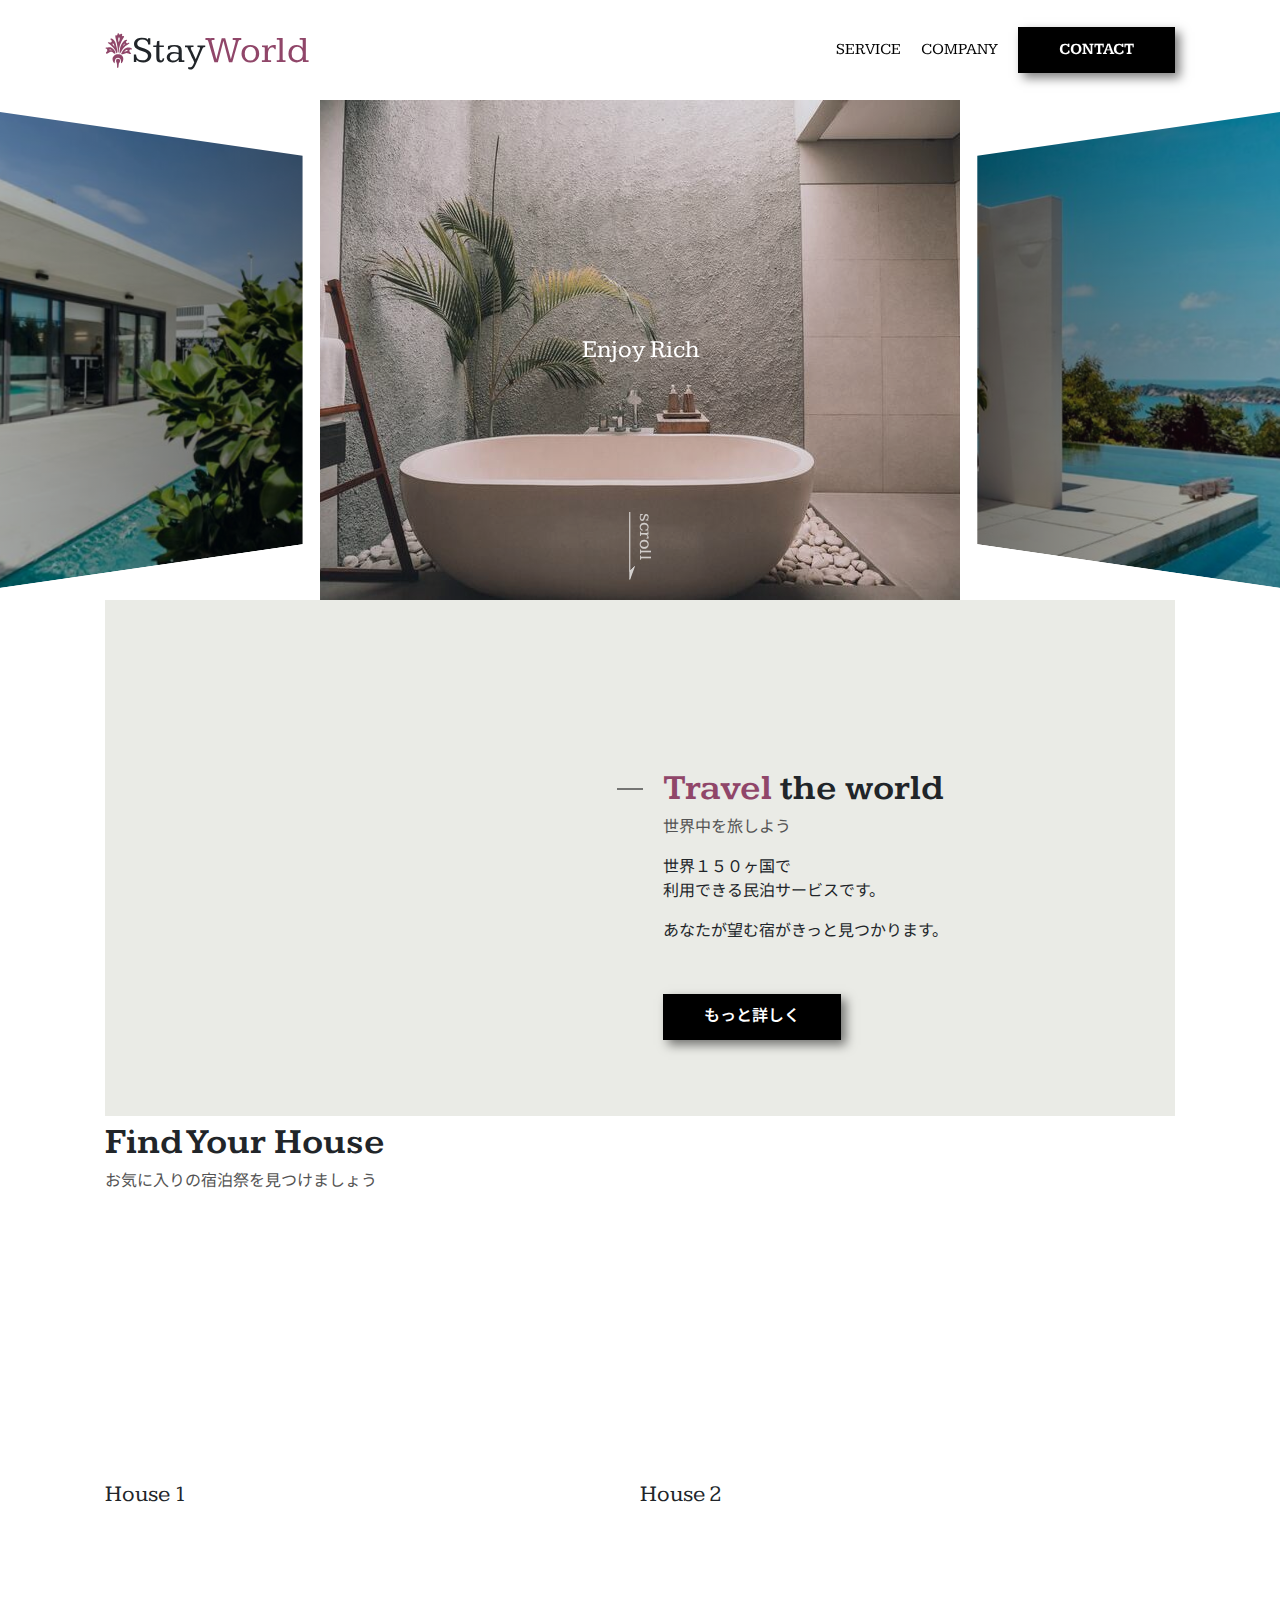
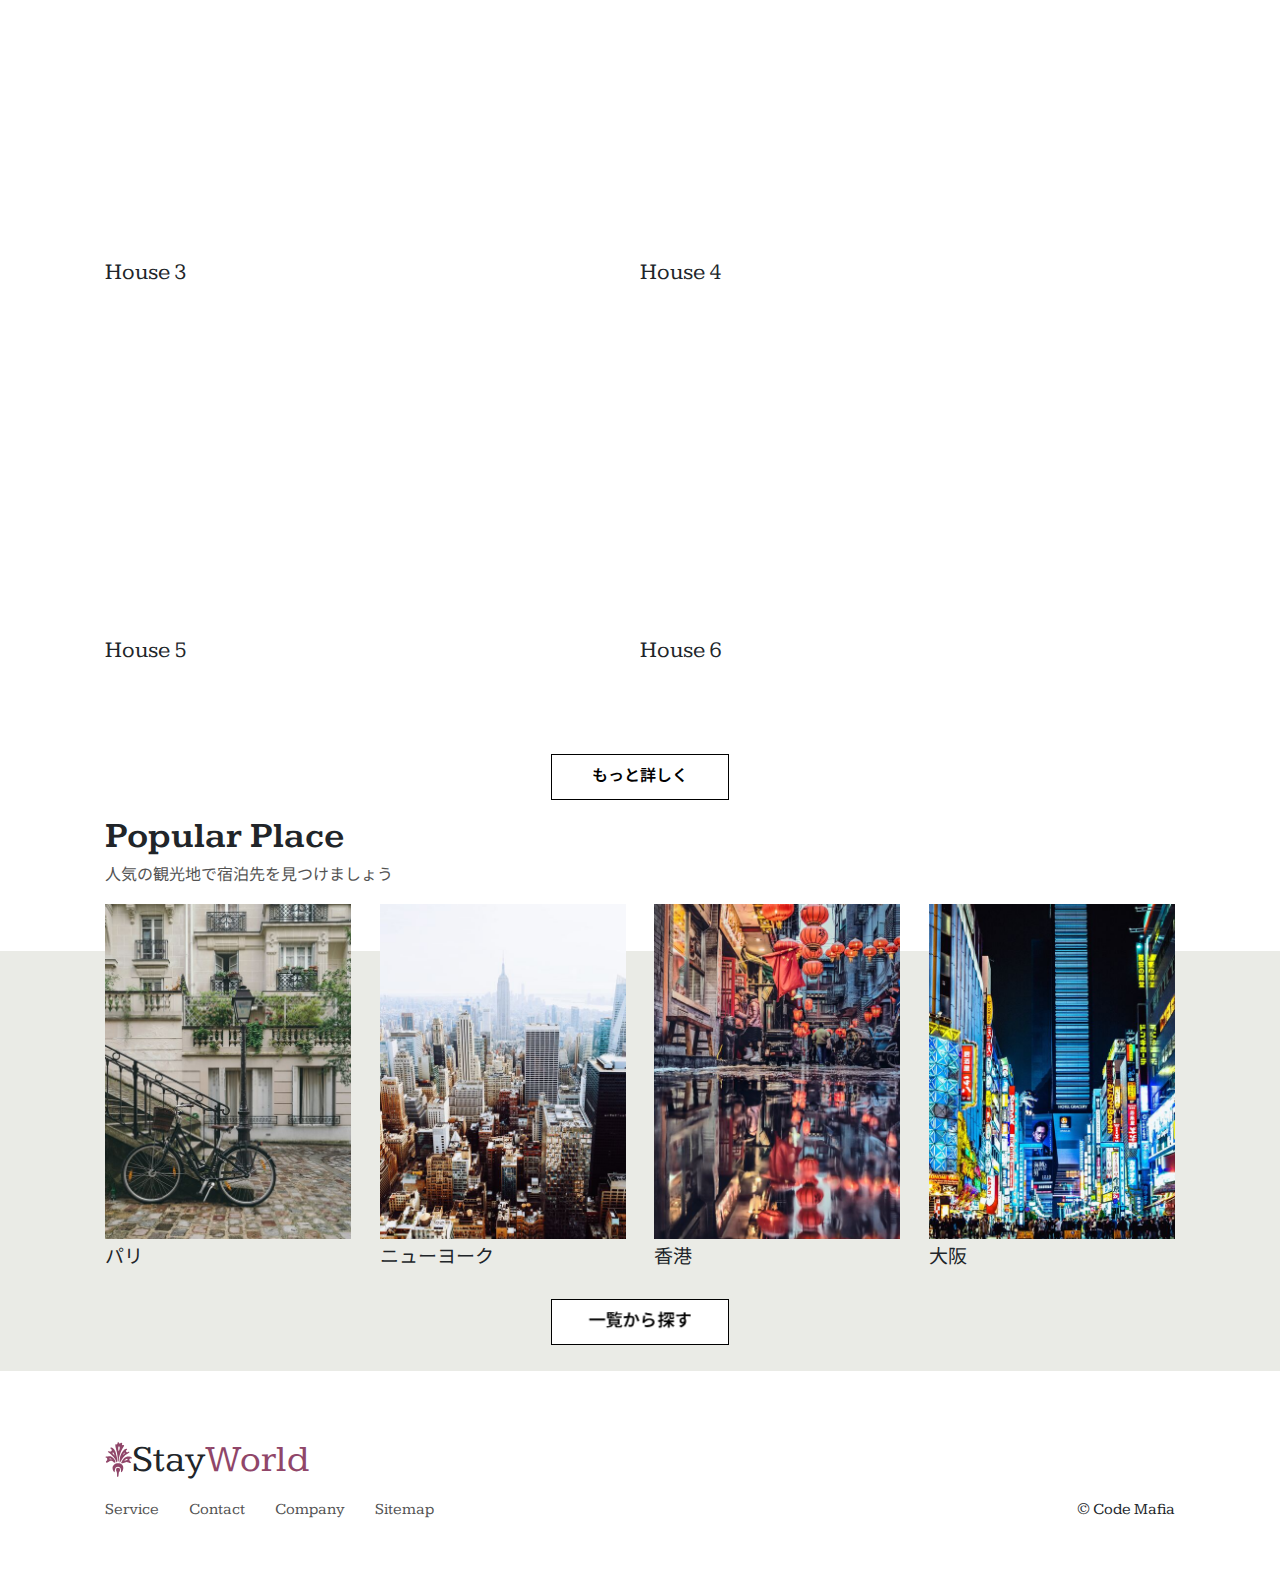
==== commit a0e5754f: "ヘッダーを作ろう！Part2" ====
--- a/98_サンプルサイト_練習用/index.html
+++ b/98_サンプルサイト_練習用/index.html
@@ -15,6 +15,7 @@
     <div id="global-container">
       <div id="container">
         <div class="mobile-menu__cover"></div>
+        <div class="nav-trigger"></div>
         <header class="header">
           <div class="header__inner">
             <div class="logo">
@@ -184,6 +185,11 @@
         </footer>
       </div>
       <nav class="mobile-menu">
+        <div class="logo">
+          <img src="images/logo.svg" alt="" class="logo__img">
+          <span class="logo__stay">Stay</span>
+          <span class="logo__world">World</span>
+        </div>
         <ul class="mobile-menu__main">
           <li class="mobile-menu__item">
             <a class="mobile-menu__link" href="#">
@@ -229,6 +235,7 @@
     <script src="scripts/libs/scroll.js"></script>
     <script src="scripts/libs/text-animation.js"></script>
     <script src="scripts/libs/hero-slider.js"></script>
+    <script src="scripts/libs/mobile-menu.js"></script>
     <script src="scripts/main.js"></script>
   </body>
 </html>
--- a/98_サンプルサイト_練習用/styles/style.css
+++ b/98_サンプルサイト_練習用/styles/style.css
@@ -752,6 +752,11 @@
   width: 300px;
 }
 
+.mobile-menu .logo {
+  padding: 0 40px;
+  font-size: 38px;
+}
+
 .mobile-menu__btn {
   background-color: unset;
   border: none;
@@ -787,6 +792,7 @@
   -webkit-transition: opacity 1s;
   transition: opacity 1s;
   cursor: pointer;
+  z-index: 200;
 }
 
 .mobile-menu__main {
@@ -814,7 +820,7 @@
   display: block;
   margin-top: 30px;
   color: black;
-  text-decoration: none;
+  text-decoration: none !important;
 }
 
 .menu-open #container {
@@ -940,6 +946,7 @@
 .main-title {
   font-weight: 600;
   margin-bottom: 0;
+  display: block;
 }
 
 .sub-title {
@@ -962,6 +969,16 @@
 
 #content {
   padding-top: 100px;
+}
+
+#container {
+  background-color: white;
+  position: relative;
+  z-index: 10;
+  -webkit-transition: -webkit-transform 0.5s, -webkit-box-shadow 0.5s;
+  transition: -webkit-transform 0.5s, -webkit-box-shadow 0.5s;
+  transition: transform 0.5s, box-shadow 0.5s;
+  transition: transform 0.5s, box-shadow 0.5s, -webkit-transform 0.5s, -webkit-box-shadow 0.5s;
 }
 
 .header {
@@ -978,6 +995,12 @@
       -ms-flex-align: center;
           align-items: center;
   z-index: 100;
+}
+
+.header.triggered {
+  background-color: rgba(255, 255, 255, 0.9);
+  -webkit-box-shadow: 10px 0 25px -10px rgba(0, 0, 0, 0.5);
+          box-shadow: 10px 0 25px -10px rgba(0, 0, 0, 0.5);
 }
 
 .header__nav {
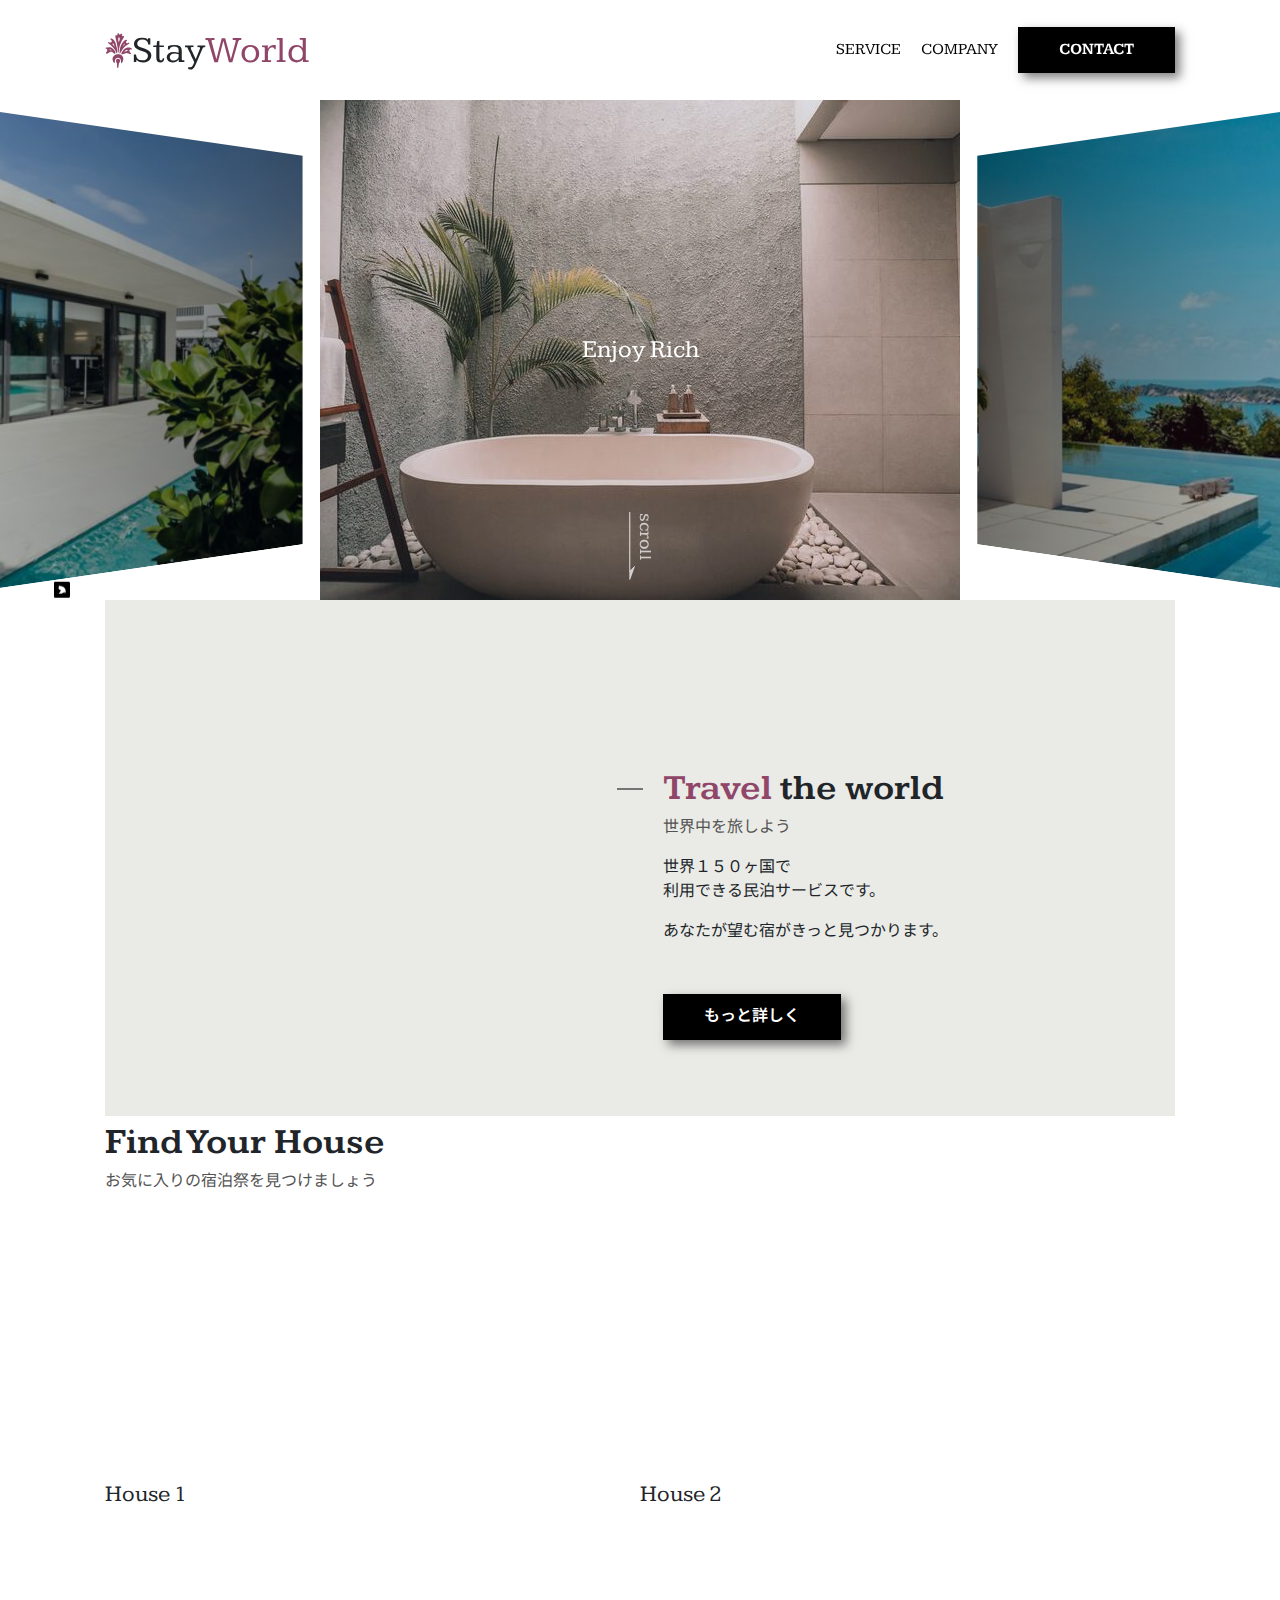
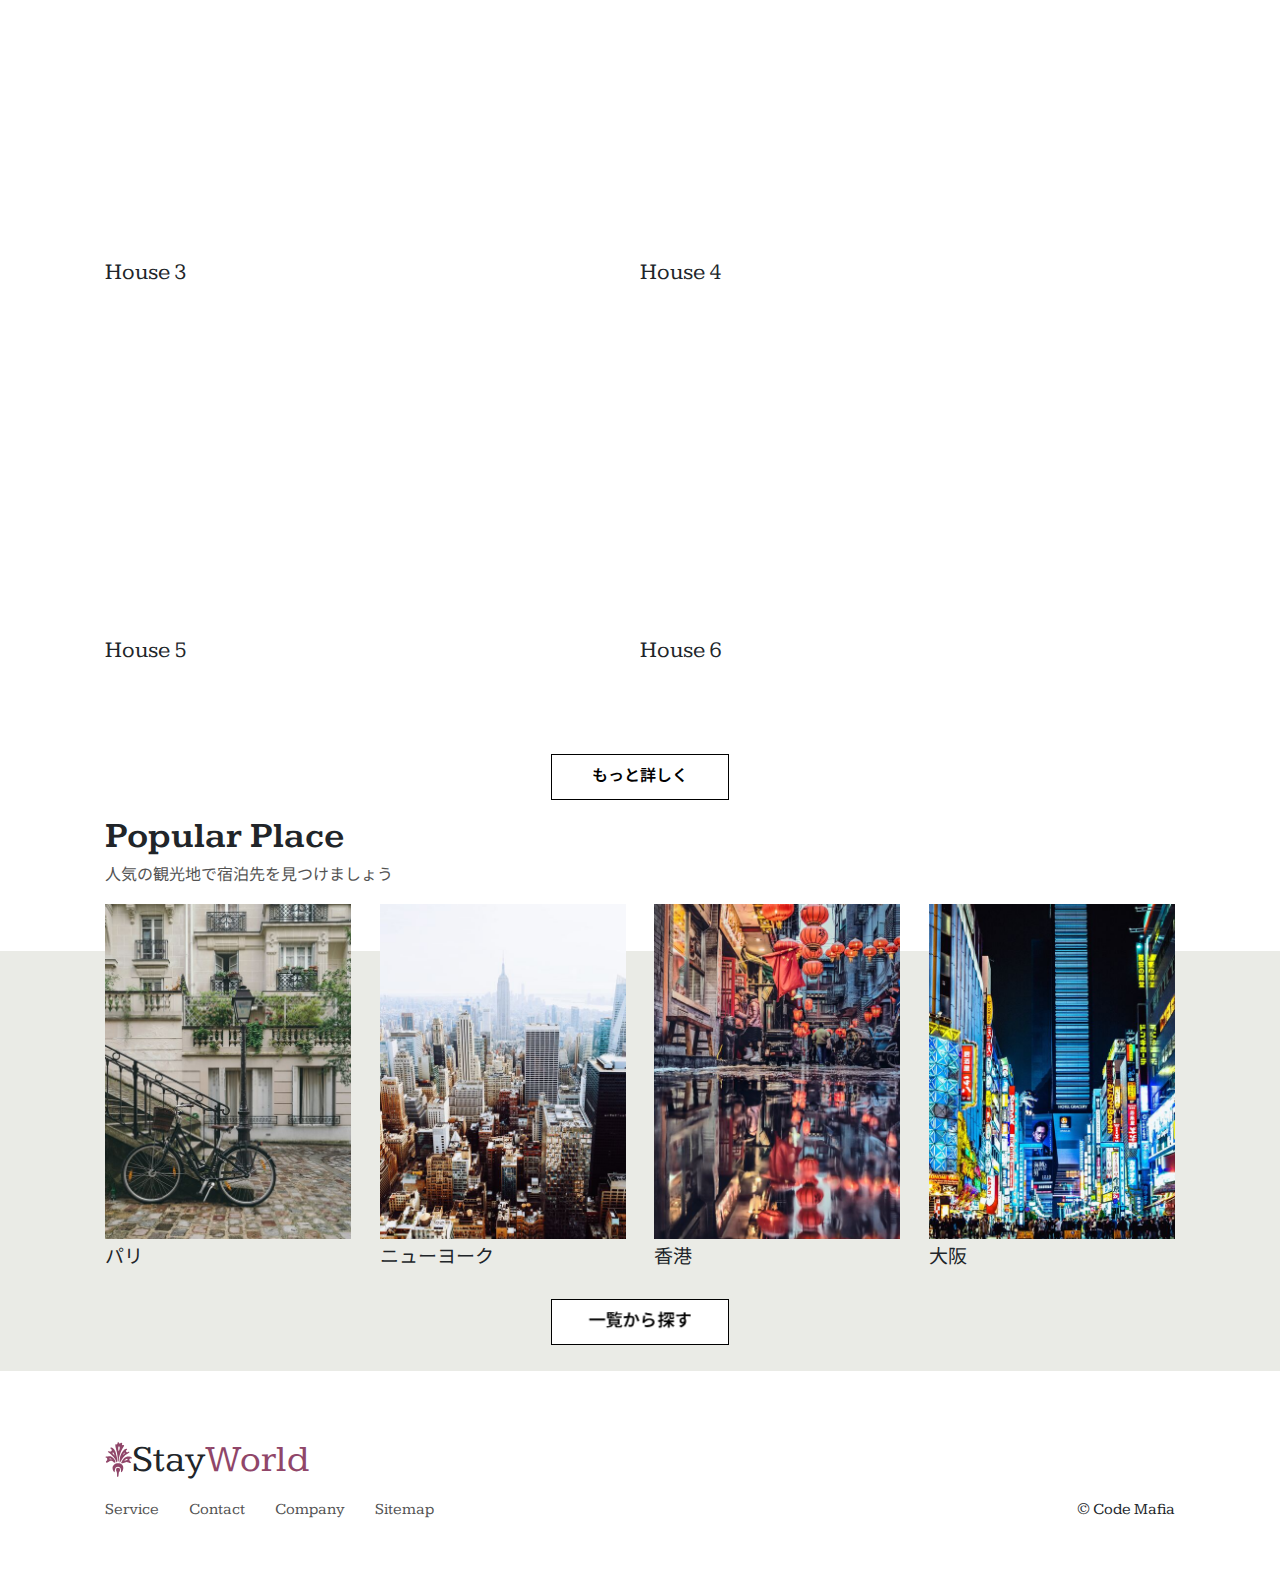
==== commit a6273a26: "サイドバーを作成しよう" ====
--- a/98_サンプルサイト_練習用/index.html
+++ b/98_サンプルサイト_練習用/index.html
@@ -63,6 +63,12 @@
             </div>
           </div>
           <div id="main-content">
+            <aside class="side left">
+              <div class="side__inner">
+                <a class="twitter icon" href="#">Twitter</a>
+                <a class="fb icon" href="#">Facebook</a>
+              </div>
+            </aside>
             <main>
               <section class="travel">
                 <div class="travel__inner">
@@ -163,6 +169,11 @@
                 </div>
               </section>
             </main>
+            <aside class="side right">
+              <div class="side__inner">
+                <span>&copy; Code Mafia</span>
+              </div>
+            </aside>
           </div>
         </div>
         <footer class="footer">
--- a/98_サンプルサイト_練習用/styles/style.css
+++ b/98_サンプルサイト_練習用/styles/style.css
@@ -971,6 +971,16 @@
   padding-top: 100px;
 }
 
+#main-content {
+  position: relative;
+  z-index: 0;
+}
+
+main {
+  position: relative;
+  z-index: -1;
+}
+
 #container {
   background-color: white;
   position: relative;
@@ -1203,6 +1213,71 @@
           justify-content: center;
 }
 
+.side {
+  display: none;
+  position: fixed;
+  top: 70%;
+  -webkit-transform: translateY(-50%);
+          transform: translateY(-50%);
+}
+
+.side a,
+.side span {
+  color: black;
+  text-decoration: none;
+  margin: 0 40px;
+  vertical-align: middle;
+}
+
+.side.left {
+  left: 50px;
+}
+
+.side.left .side__inner {
+  -webkit-transform-origin: top left;
+          transform-origin: top left;
+  -webkit-transform: rotate(-90deg);
+          transform: rotate(-90deg);
+}
+
+.side.right {
+  right: 50px;
+}
+
+.side.right .side__inner {
+  -webkit-transform-origin: top right;
+          transform-origin: top right;
+  -webkit-transform: rotate(90deg);
+          transform: rotate(90deg);
+}
+
+.icon {
+  position: relative;
+}
+
+.icon::before {
+  display: block;
+  content: "";
+  position: absolute;
+  top: 50%;
+  left: -20px;
+  width: 1em;
+  height: 1em;
+  -webkit-transform: translateY(-50%);
+          transform: translateY(-50%);
+  background-position: center;
+  background-repeat: no-repeat;
+  background-size: contain;
+}
+
+.icon.twitter::before {
+  background-image: url(../images/twitter.svg);
+}
+
+.icon.fb::before {
+  background-image: url(../images/facebook.svg);
+}
+
 @media (min-width: 480px) {
   /******************************************************************
 
@@ -1326,6 +1401,9 @@
     -ms-flex-preferred-size: 23%;
         flex-basis: 23%;
   }
+  .side {
+    display: block;
+  }
 }
 
 @media (-webkit-min-device-pixel-ratio: 2), (min-resolution: 192dpi) {
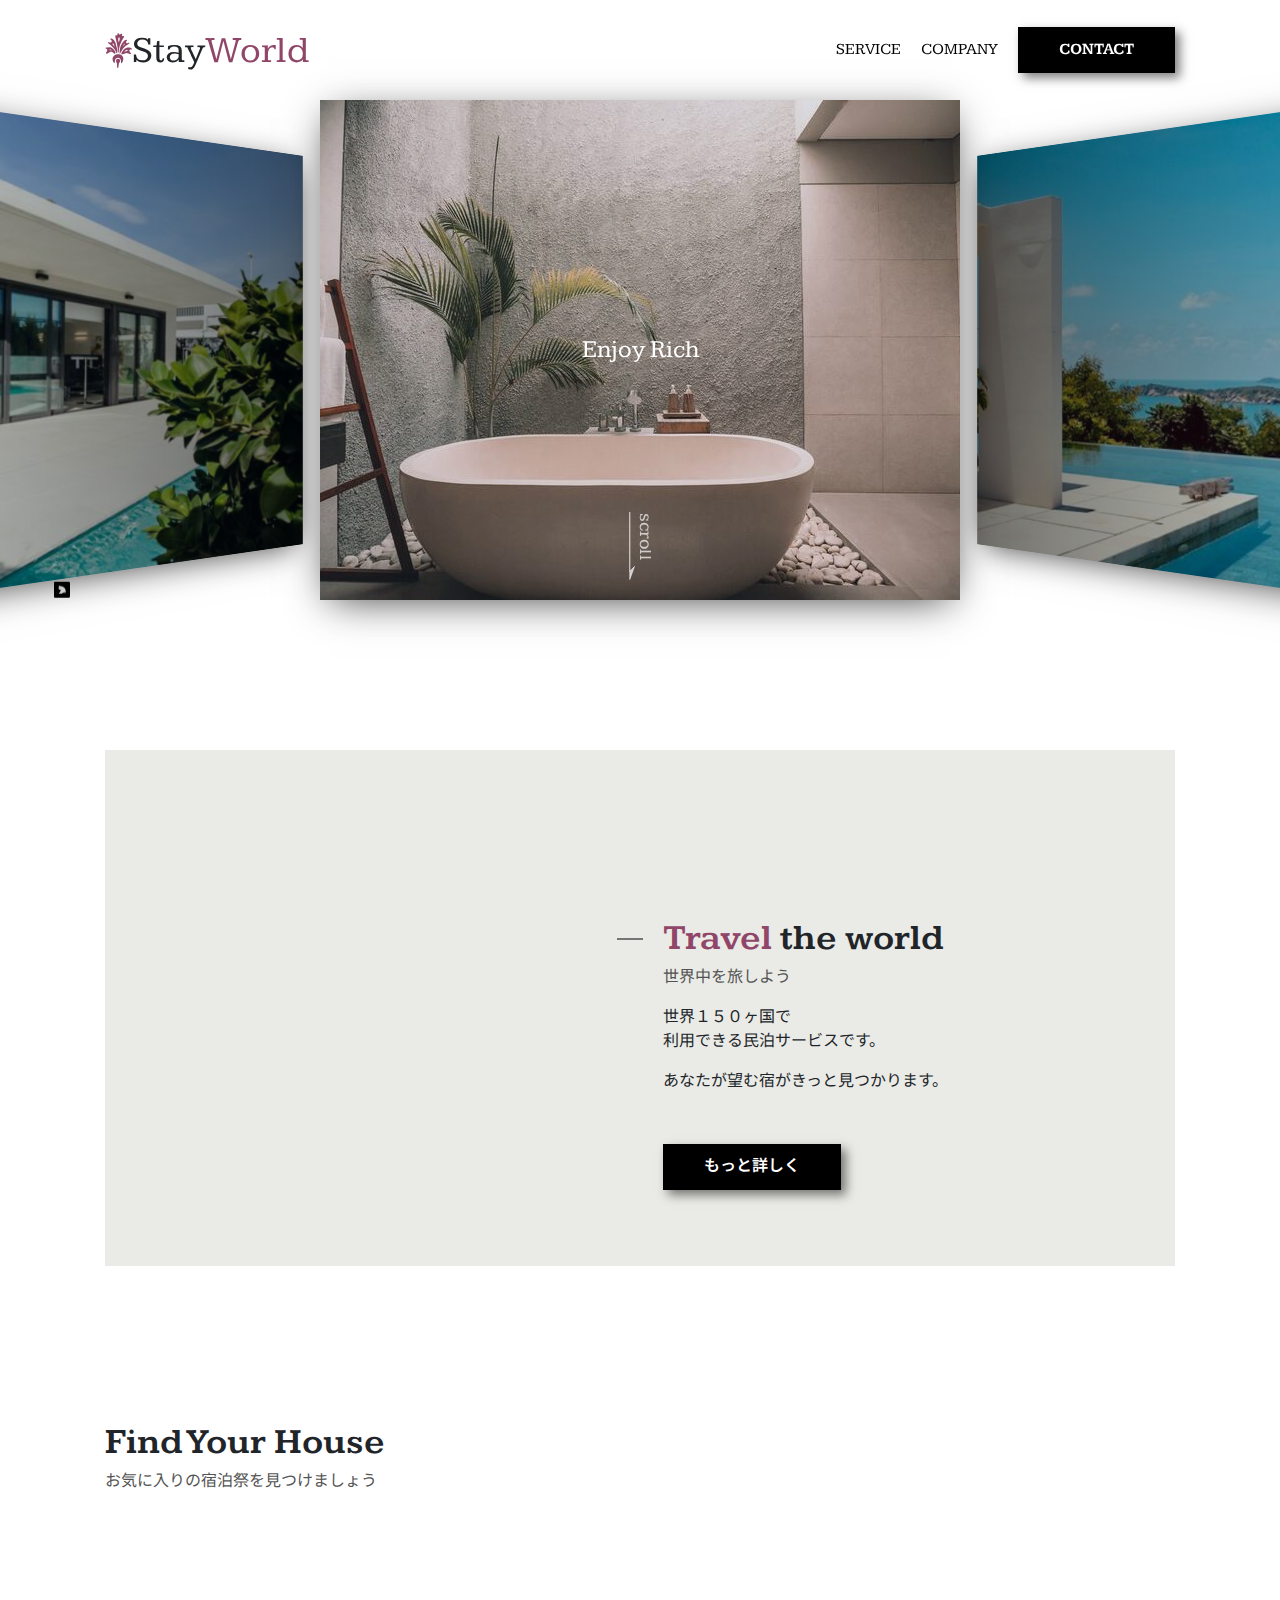
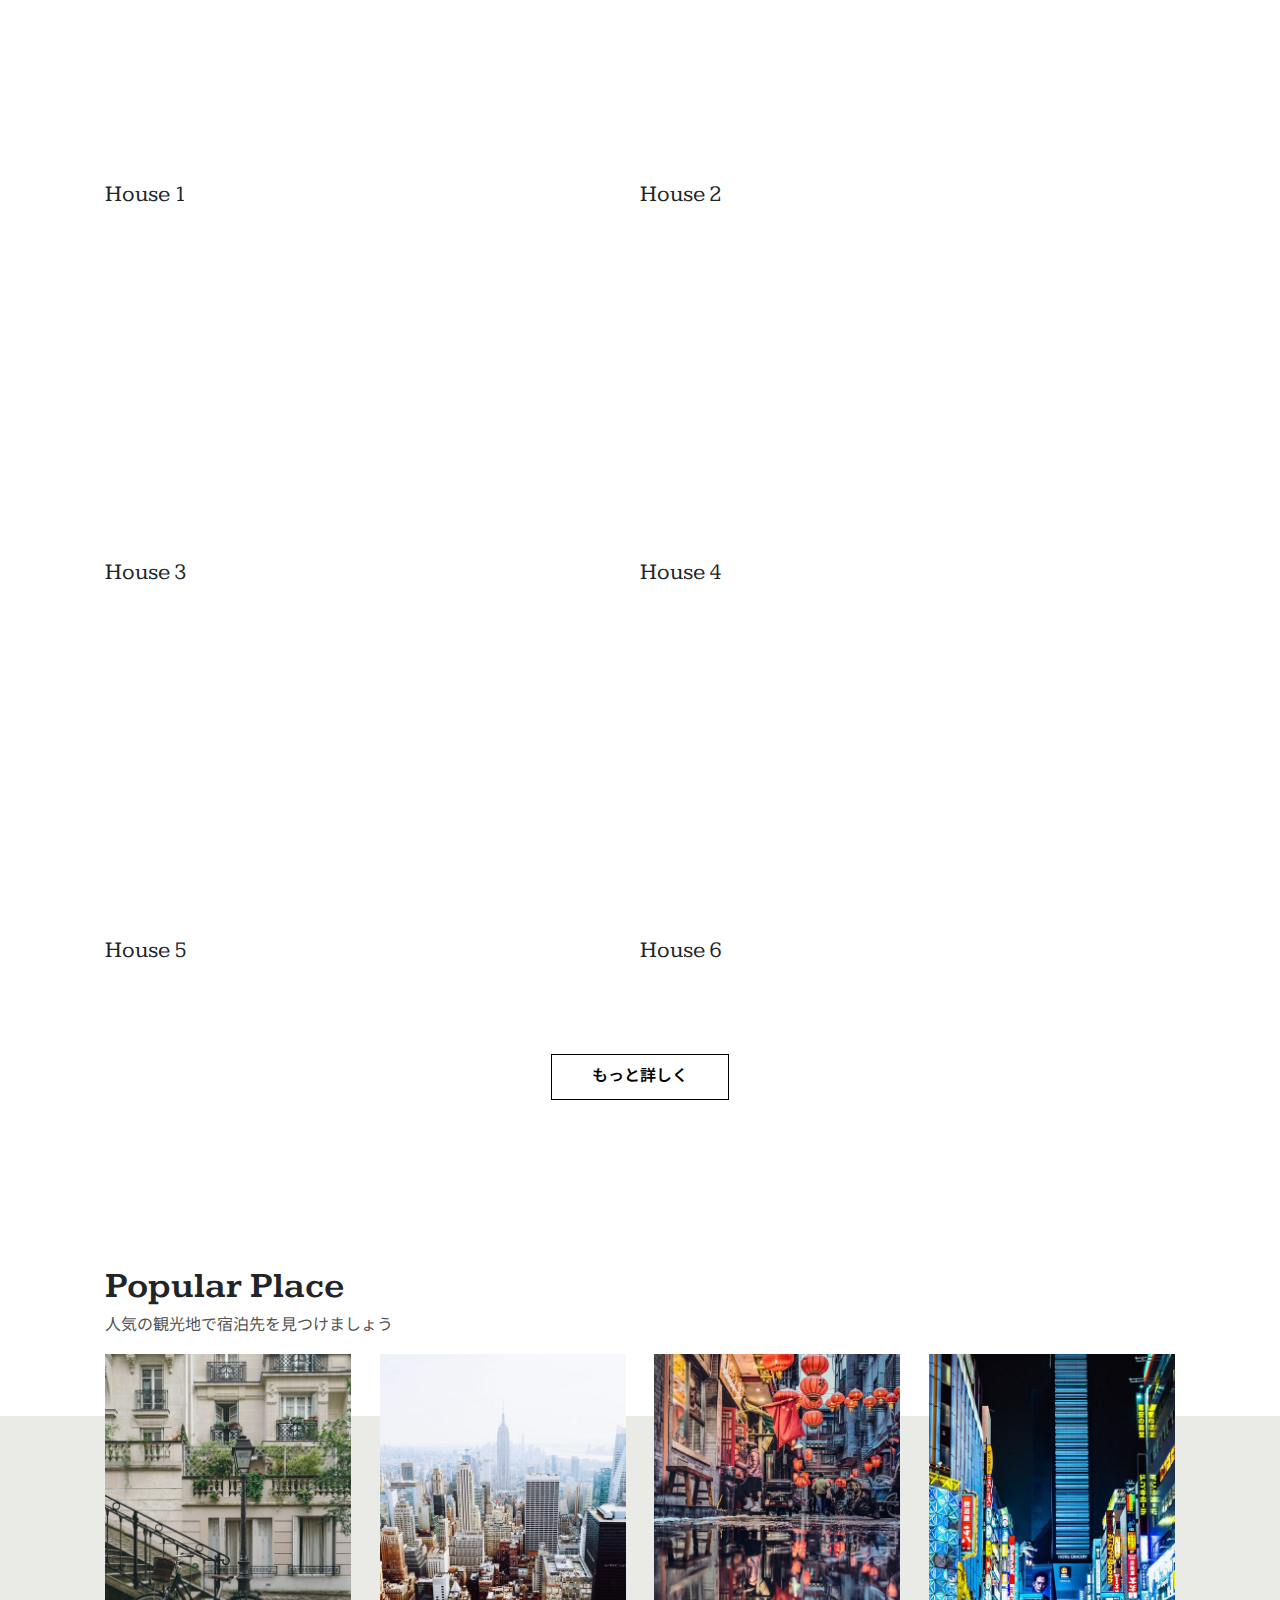
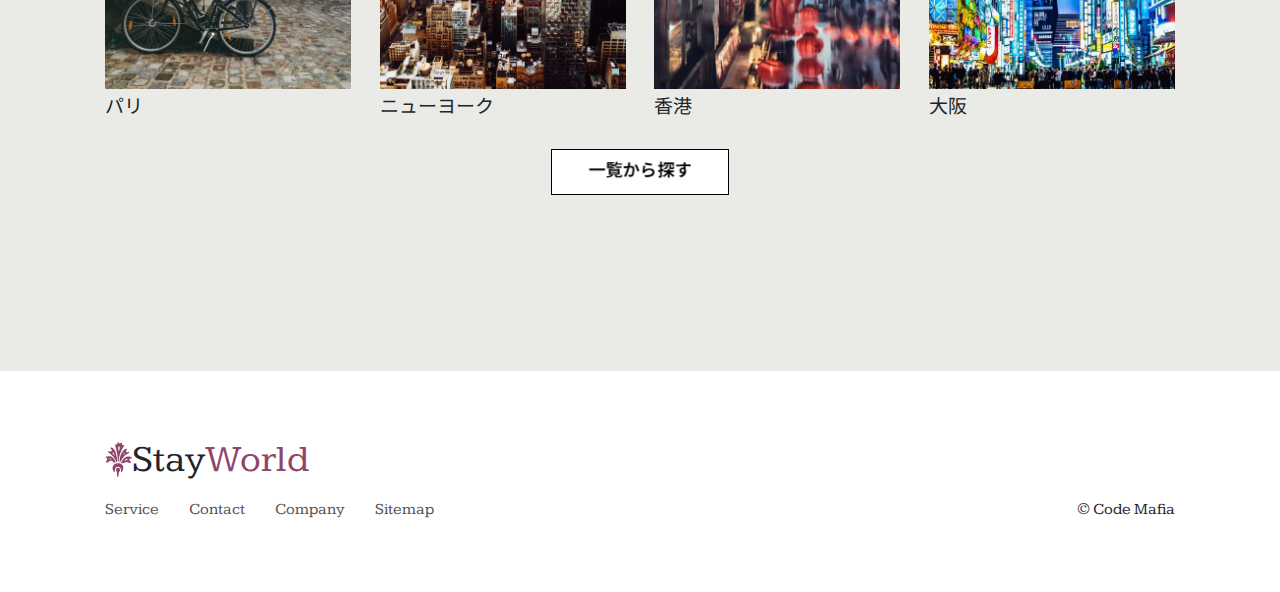
==== commit f11e4890: "ページローダー追加" ====
--- a/98_サンプルサイト_練習用/index.html
+++ b/98_サンプルサイト_練習用/index.html
@@ -5,6 +5,8 @@
     <meta name="viewport" content="width=device-width, initial-scale=1.0" />
     <meta http-equiv="X-UA-Compatible" content="ie=edge" />
     <title>Document</title>
+    <link rel="stylesheet" href="styles/loader.css">
+    <script src="scripts/vendors/pace.js"></script>
     <link rel="preconnect" href="https://fonts.gstatic.com">
     <link href="https://fonts.googleapis.com/css2?family=Kameron:wght@400;700&family=Noto+Sans+JP&display=swap" rel="stylesheet">
     <link rel="stylesheet" href="styles/vendors/bootstrap-reboot.css" />
--- a/98_サンプルサイト_練習用/styles/loader.css
+++ b/98_サンプルサイト_練習用/styles/loader.css
@@ -0,0 +1,92 @@
+#global-container {
+  -webkit-transition: opacity 1s;
+  transition: opacity 1s;
+}
+
+.pace-running #global-container {
+  opacity: 0;
+  visibility: hidden;
+}
+
+.pace {
+  z-index: 2000;
+  position: fixed;
+  margin: auto;
+  top: 0;
+  left: 0;
+  right: 0;
+  bottom: 0;
+  width: 100px;
+  height: 100px;
+}
+
+.pace .pace-progress {
+  -webkit-transform: none !important;
+          transform: none !important;
+  text-align: center;
+}
+
+.pace .pace-progress::after {
+  content: attr(data-progress-text);
+  display: block;
+  font-weight: 100;
+  font-size: 2em;
+  font-family: 'Helvetica Neue', 'Yu Gothic', 'Meiryo', sans-serif;
+  color: #535353;
+}
+
+.pace.pace-inactive {
+  display: none;
+}
+
+.pace-progress-inner {
+  width: 40px;
+  height: 40px;
+  background-color: #904669;
+  margin: 0 auto;
+  -webkit-animation-name: sk-rotateplane;
+          animation-name: sk-rotateplane;
+  -webkit-animation-duration: 1.2s;
+          animation-duration: 1.2s;
+  -webkit-animation-timing-function: ease-in-out;
+          animation-timing-function: ease-in-out;
+  -webkit-animation-delay: 0s;
+          animation-delay: 0s;
+  -webkit-animation-iteration-count: infinite;
+          animation-iteration-count: infinite;
+  -webkit-animation-direction: normal;
+          animation-direction: normal;
+  -webkit-animation-fill-mode: forwards;
+          animation-fill-mode: forwards;
+}
+
+@-webkit-keyframes sk-rotateplane {
+  0% {
+    -webkit-transform: perspective(120px) rotateX(0deg) rotateY(0deg);
+            transform: perspective(120px) rotateX(0deg) rotateY(0deg);
+  }
+  50% {
+    -webkit-transform: perspective(120px) rotateX(-180deg) rotateY(0deg);
+            transform: perspective(120px) rotateX(-180deg) rotateY(0deg);
+  }
+  100% {
+    -webkit-transform: perspective(120px) rotateX(-180deg) rotateY(-180deg);
+            transform: perspective(120px) rotateX(-180deg) rotateY(-180deg);
+  }
+}
+
+@keyframes sk-rotateplane {
+  0% {
+    -webkit-transform: perspective(120px) rotateX(0deg) rotateY(0deg);
+            transform: perspective(120px) rotateX(0deg) rotateY(0deg);
+  }
+  50% {
+    -webkit-transform: perspective(120px) rotateX(-180deg) rotateY(0deg);
+            transform: perspective(120px) rotateX(-180deg) rotateY(0deg);
+  }
+  100% {
+    -webkit-transform: perspective(120px) rotateX(-180deg) rotateY(-180deg);
+            transform: perspective(120px) rotateX(-180deg) rotateY(-180deg);
+  }
+}
+/*# sourceMappingURL=loader.css.map */--- a/98_サンプルサイト_練習用/styles/style.css
+++ b/98_サンプルサイト_練習用/styles/style.css
@@ -242,6 +242,7 @@
 
 .hero {
   overflow: hidden;
+  padding-top: 100px;
 }
 
 .hero__title {
@@ -925,7 +926,7 @@
   margin-bottom: 16px !important;
 }
 
-.mb-lg {
+.mb-lg, .travel, .houses, .popular__btn {
   margin-bottom: 80px !important;
 }
 
@@ -933,7 +934,7 @@
   padding-bottom: 16px !important;
 }
 
-.pb-lg {
+.pb-lg, .hero {
   padding-bottom: 80px !important;
 }
 
@@ -965,10 +966,6 @@
 
 .purple {
   color: #904669;
-}
-
-#content {
-  padding-top: 100px;
 }
 
 #main-content {
@@ -1358,10 +1355,10 @@
   .font-lg, .main-title {
     font-size: 36px;
   }
-  .mb-lg {
+  .mb-lg, .travel, .houses, .popular__btn {
     margin-bottom: 150px !important;
   }
-  .pb-lg {
+  .pb-lg, .hero {
     padding-bottom: 150px !important;
   }
   .popular__item {
@@ -1385,6 +1382,10 @@
   }
   .mobile-menu__btn {
     display: none;
+  }
+  .swiper-slide {
+    -webkit-box-shadow: 0 8px 40px -10px rgba(0, 0, 0, 0.8);
+            box-shadow: 0 8px 40px -10px rgba(0, 0, 0, 0.8);
   }
 }
 
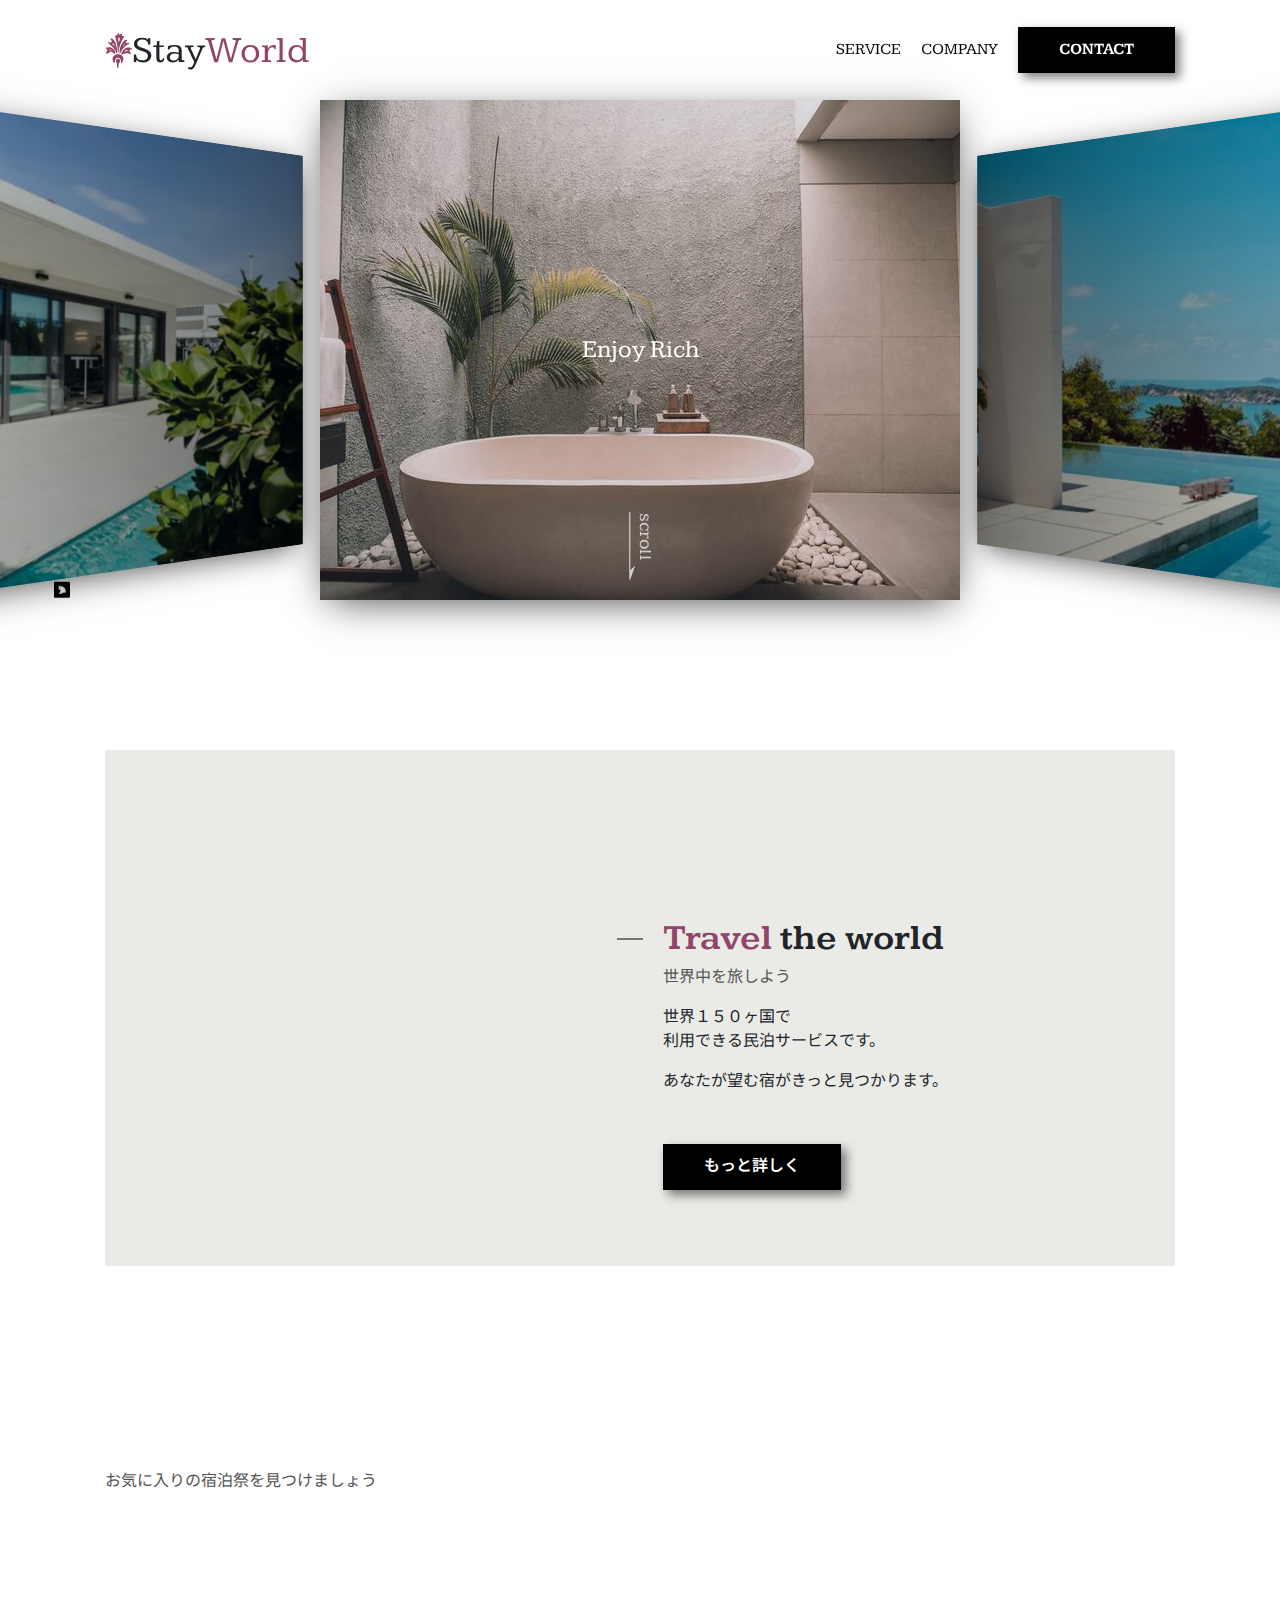
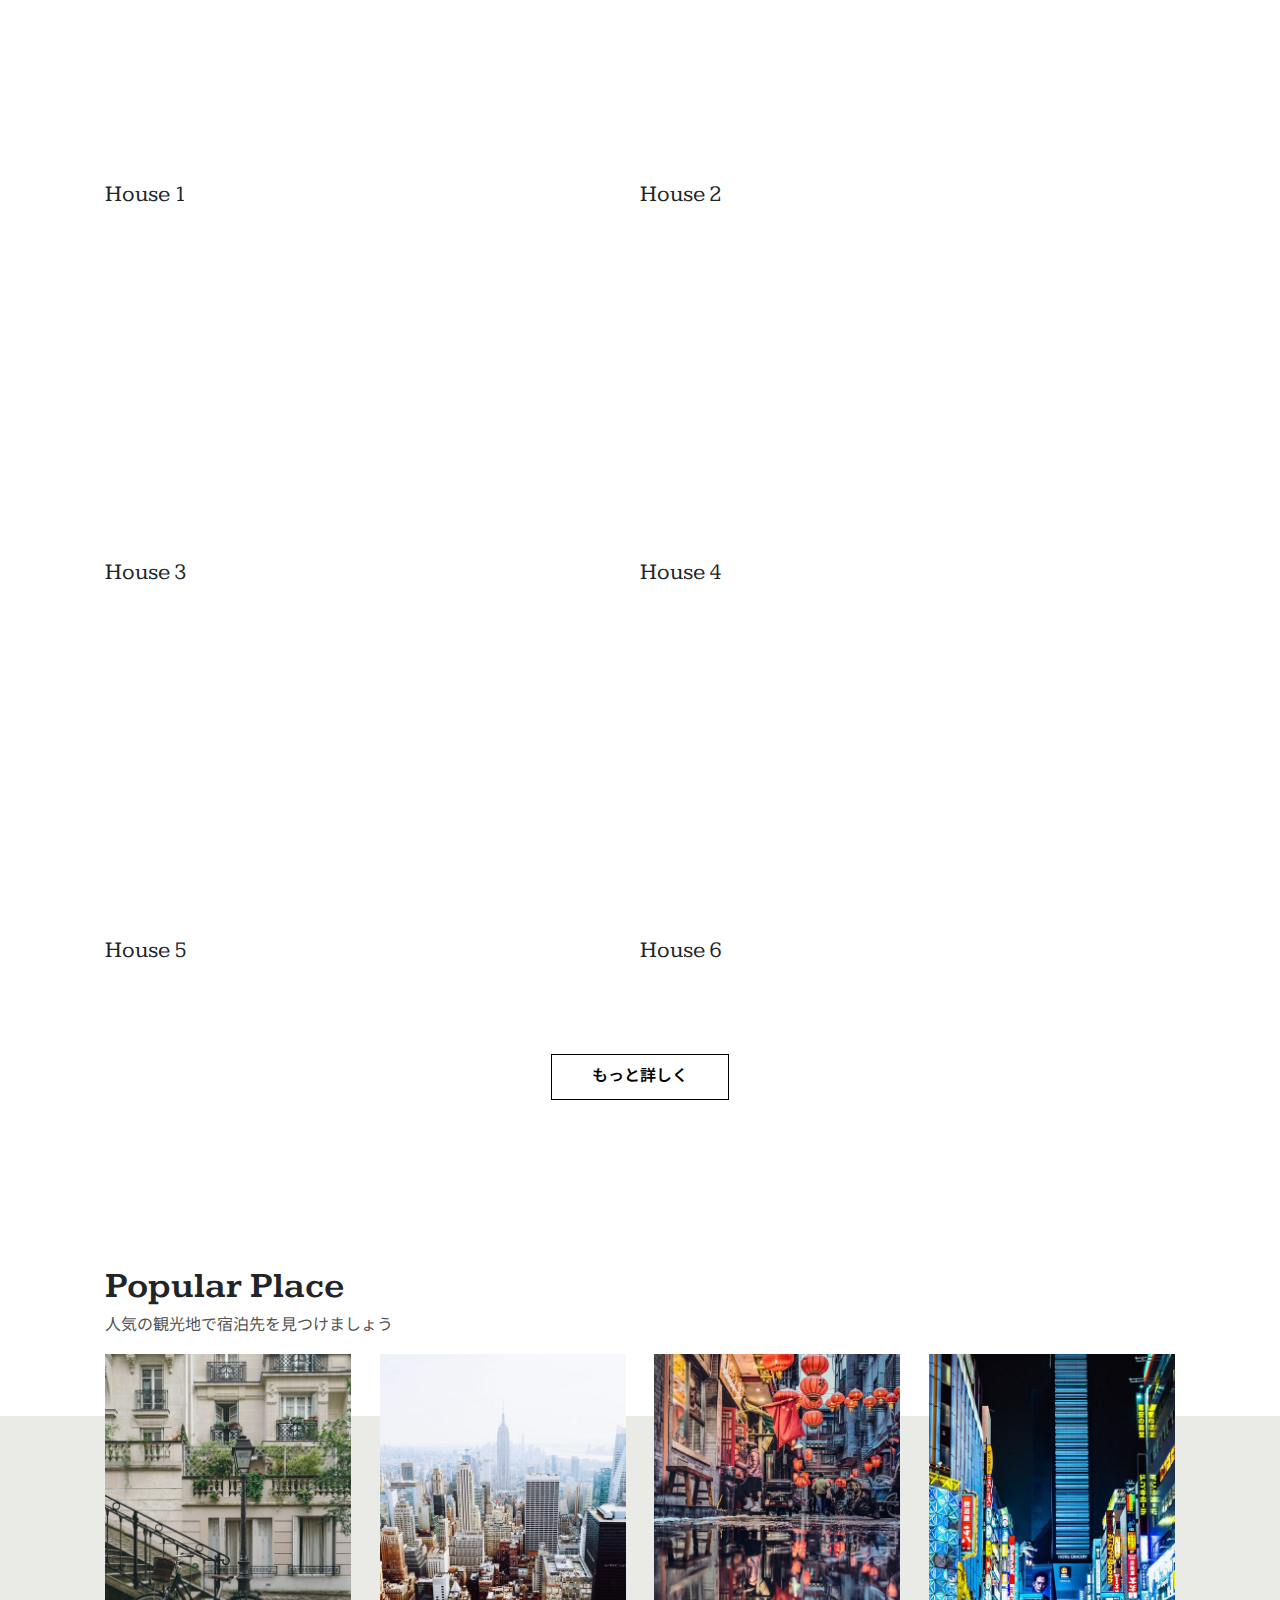
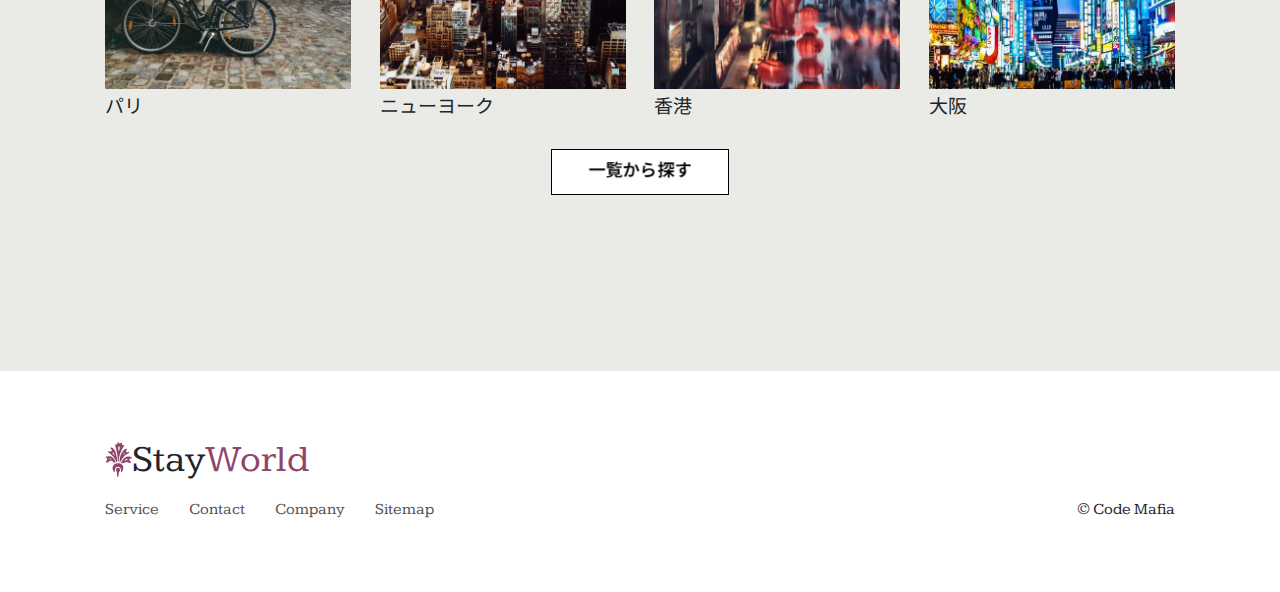
==== commit 075a2cef: "JavaScriptを整理しよう！Part1" ====
--- a/98_サンプルサイト_練習用/index.html
+++ b/98_サンプルサイト_練習用/index.html
@@ -96,7 +96,7 @@
               </section>
               <section class="houses">
                 <div>
-                  <h2 class="main-title">Find Your House</h2>
+                  <h2 class="main-title tween-animate-title">Find Your House</h2>
                   <p class="sub-title">お気に入りの宿泊祭を見つけましょう</p>
                 </div>
                 <div class="houses__inner">
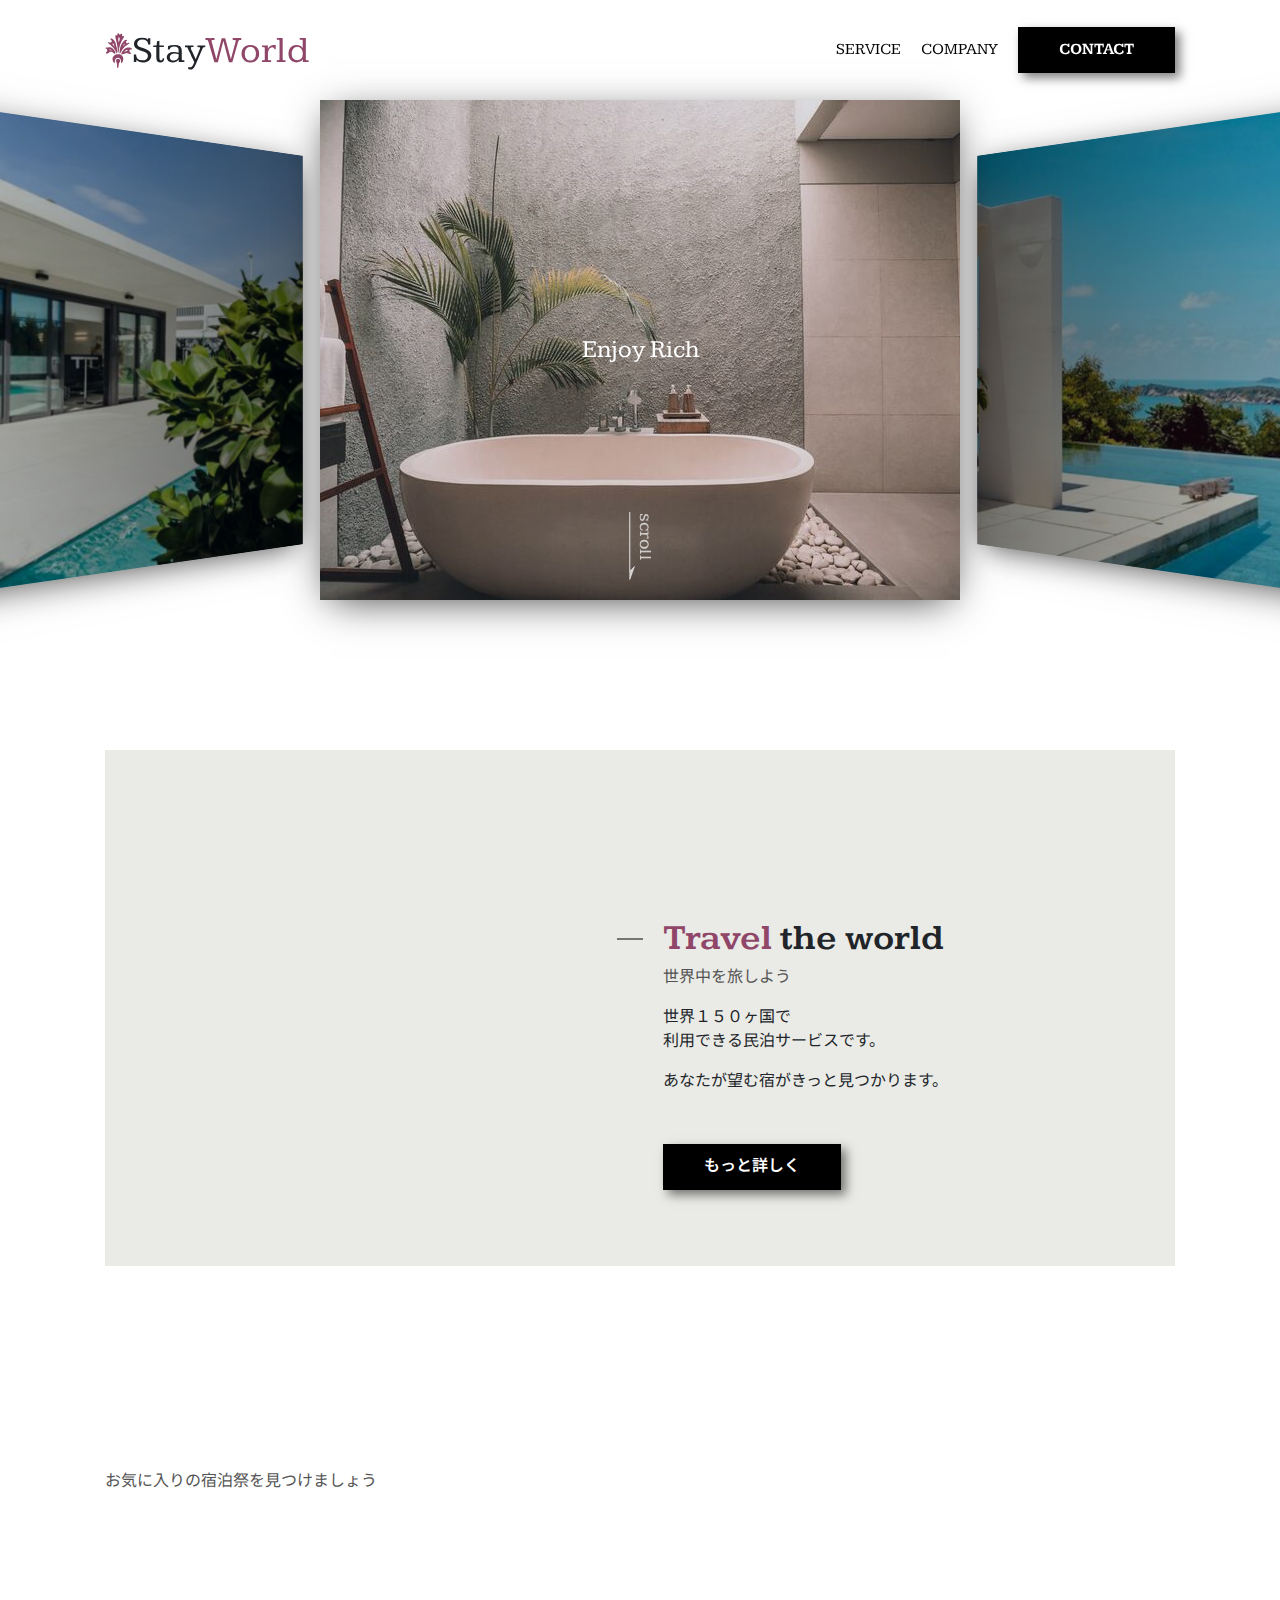
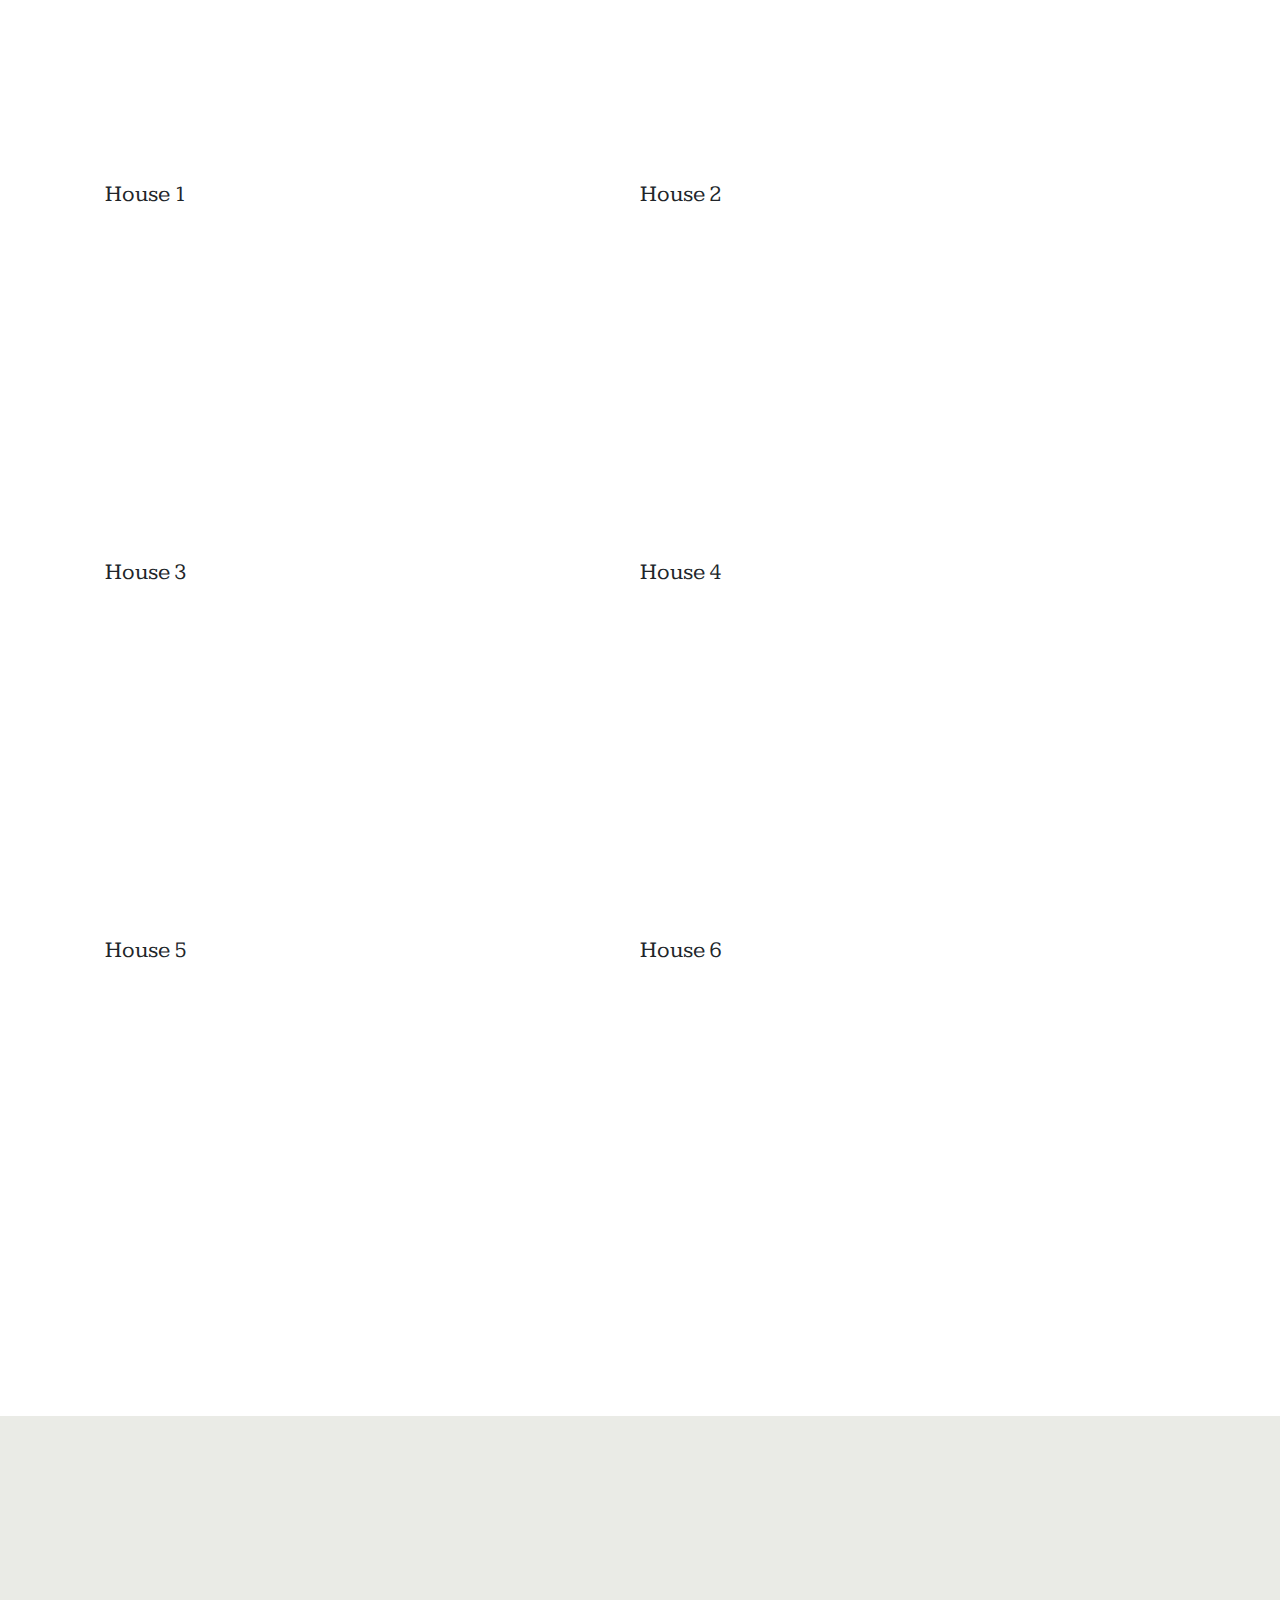
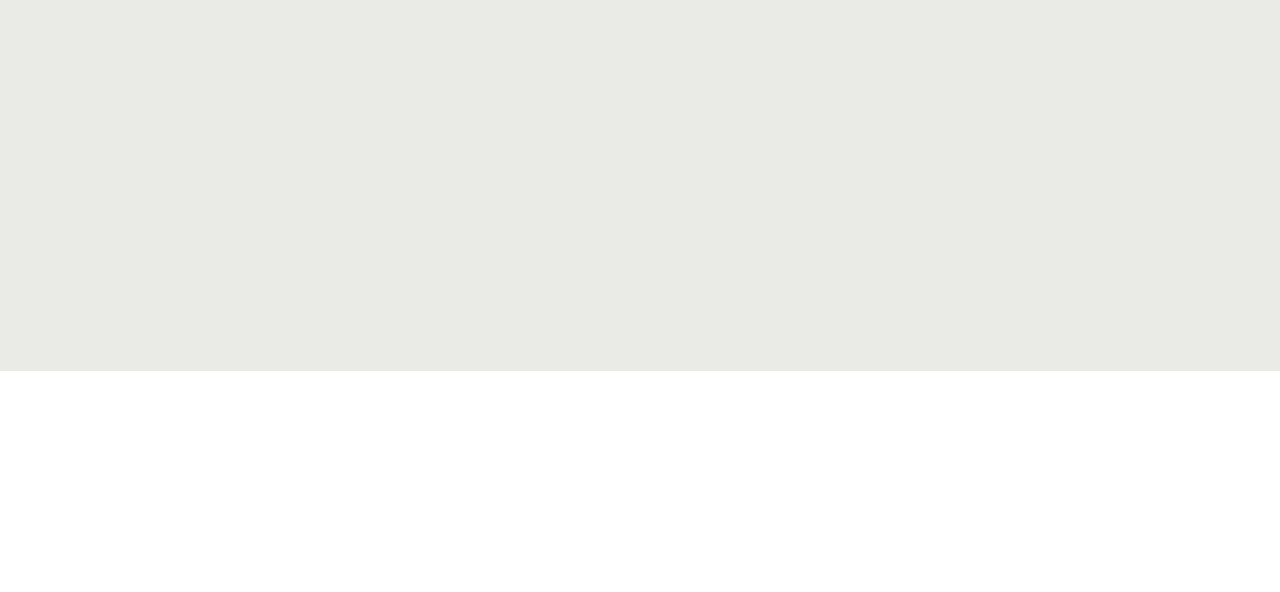
==== commit b7855ea0: "サイトを完成させよう" ====
--- a/98_サンプルサイト_練習用/index.html
+++ b/98_サンプルサイト_練習用/index.html
@@ -19,17 +19,17 @@
         <div class="mobile-menu__cover"></div>
         <div class="nav-trigger"></div>
         <header class="header">
-          <div class="header__inner">
-            <div class="logo">
+          <div class="header__inner appear up">
+            <div class="logo item">
               <img src="images/logo.svg" alt="" class="logo__img">
               <span class="logo__stay">Stay</span>
               <span class="logo__world">World</span>
             </div>
             <nav class="header__nav">
               <ul class="header__ul">
-                <li class="header__li"><a href="#">Service</a></li>
-                <li class="header__li"><a href="#">Company</a></li>
-                <li class="header__li">
+                <li class="header__li item"><a href="#">Service</a></li>
+                <li class="header__li item"><a href="#">Company</a></li>
+                <li class="header__li item">
                   <a class="btn filled" href="#">Contact</a>
                 </li>
               </ul>
@@ -67,8 +67,8 @@
           <div id="main-content">
             <aside class="side left">
               <div class="side__inner">
-                <a class="twitter icon" href="#">Twitter</a>
-                <a class="fb icon" href="#">Facebook</a>
+                <a class="twitter icon tween-animate-title" href="#">Twitter</a>
+                <a class="fb icon tween-animate-title" href="#">Facebook</a>
               </div>
             </aside>
             <main>
@@ -77,17 +77,18 @@
                   <div class="travel__img cover-slide">
                     <img class="img-zoom" src="images/image-travel.jpg" alt="">
                   </div>
-                  <div class="travel__texts">
+                  <div class="travel__texts appear left">
                     <div class="travel__texts-inner">
-                      <div class="travel__title main-title inview">
-                        <span class="purple">Travel</span> <span>the world</span>
+                      <div class="travel__title main-title item">
+                        <span class="purple">Travel</span>
+                        <span>the world</span>
                       </div>
-                      <div class="travel__sub sub-title">世界中を旅しよう</div>
-                      <div class="travel__description">
+                      <div class="travel__sub sub-title item">世界中を旅しよう</div>
+                      <div class="travel__description item">
                         <p>世界１５０ヶ国で<br>利用できる民泊サービスです。</p>
                         <p>あなたが望む宿がきっと見つかります。</p>
                       </div>
-                      <div class="travel__btn">
+                      <div class="travel__btn item">
                         <button class="btn filled">もっと詳しく</button>
                       </div>
                     </div>
@@ -136,36 +137,36 @@
                     </div>
                     <p class="houses__title">House 6</p>
                   </div>
-                  <div class="houses__btn">
-                    <button class="btn slide-bg">もっと詳しく</button>
+                  <div class="houses__btn appear up">
+                    <button class="btn slide-bg item">もっと詳しく</button>
                   </div>
                 </div>
               </section>
               <section class="popular">
                 <div class="popular__header">
-                  <h2 class="main-title">Popular Place</h2>
-                  <p class="sub-title">人気の観光地で宿泊先を見つけましょう</p>
-                </div>
-                <div class="popular__inner">
+                  <h2 class="main-title tween-animate-title">Popular Place</h2>
+                  <p class="sub-title tween-animate-title">人気の観光地で宿泊先を見つけましょう</p>
+                </div>
+                <div class="popular__inner appear up">
                   <div class="popular__container">
-                    <div class="popular__item">
+                    <div class="popular__item item">
                       <div class="popular__img"><img src="images/image-p1.jpg" alt=""></div>
                       <div class="popular__title">パリ</div>
                     </div>
-                    <div class="popular__item">
+                    <div class="popular__item item">
                       <div class="popular__img"><img src="images/image-p2.jpg" alt=""></div>
                       <div class="popular__title">ニューヨーク</div>
                     </div>
-                    <div class="popular__item">
+                    <div class="popular__item item">
                       <div class="popular__img"><img src="images/image-p3.jpg" alt=""></div>
                       <div class="popular__title">香港</div>
                     </div>
-                    <div class="popular__item">
+                    <div class="popular__item item">
                       <div class="popular__img"><img src="images/image-p4.jpg" alt=""></div>
                       <div class="popular__title">大阪</div>
                     </div>
-                    <div class="popular__btn">
-                      <button class="btn cover-3d"><span>一覧から探す</span></button>
+                    <div class="popular__btn appear up">
+                      <button class="btn cover-3d item"><span>一覧から探す</span></button>
                     </div>
                   </div>
                 </div>
@@ -173,25 +174,25 @@
             </main>
             <aside class="side right">
               <div class="side__inner">
-                <span>&copy; Code Mafia</span>
+                <span class="tween-animate-title">&copy; Code Mafia</span>
               </div>
             </aside>
           </div>
         </div>
-        <footer class="footer">
-          <div class="logo">
+        <footer class="footer appear up">
+          <div class="logo item">
             <img src="images/logo.svg" alt="" class="logo__img">
             <span class="logo__stay">Stay</span>
             <span class="logo__world">World</span>
           </div>
           <nav class="footer__nav">
             <ul class="footer__ul">
-              <li class="footer__li"><a href="#">Service</a></li>
-              <li class="footer__li"><a href="#">Contact</a></li>
-              <li class="footer__li"><a href="#">Company</a></li>
-              <li class="footer__li"><a href="#">Sitemap</a></li>
+              <li class="footer__li item"><a href="#">Service</a></li>
+              <li class="footer__li item"><a href="#">Contact</a></li>
+              <li class="footer__li item"><a href="#">Company</a></li>
+              <li class="footer__li item"><a href="#">Sitemap</a></li>
             </ul>
-            <div class="footer__copyright">
+            <div class="footer__copyright item">
               &copy; Code Mafia
             </div>
           </nav>
--- a/98_サンプルサイト_練習用/styles/style.css
+++ b/98_サンプルサイト_練習用/styles/style.css
@@ -1,4 +1,86 @@
 @charset "UTF-8";
+.appear.up .item {
+  -webkit-transform: translateY(6px);
+          transform: translateY(6px);
+}
+
+.appear.down .item {
+  -webkit-transform: translateY(-6px);
+          transform: translateY(-6px);
+}
+
+.appear.left .item {
+  -webkit-transform: translateX(40px);
+          transform: translateX(40px);
+}
+
+.appear.right .item {
+  -webkit-transform: translateX(-40px);
+          transform: translateX(-40px);
+}
+
+.appear .item {
+  -webkit-transition: all 0.8s;
+  transition: all 0.8s;
+  opacity: 0;
+}
+
+.appear.inview .item {
+  opacity: 1;
+  -webkit-transform: none;
+          transform: none;
+}
+
+.appear.inview .item:nth-child(1) {
+  -webkit-transition-delay: 0.1s;
+          transition-delay: 0.1s;
+}
+
+.appear.inview .item:nth-child(2) {
+  -webkit-transition-delay: 0.2s;
+          transition-delay: 0.2s;
+}
+
+.appear.inview .item:nth-child(3) {
+  -webkit-transition-delay: 0.3s;
+          transition-delay: 0.3s;
+}
+
+.appear.inview .item:nth-child(4) {
+  -webkit-transition-delay: 0.4s;
+          transition-delay: 0.4s;
+}
+
+.appear.inview .item:nth-child(5) {
+  -webkit-transition-delay: 0.5s;
+          transition-delay: 0.5s;
+}
+
+.appear.inview .item:nth-child(6) {
+  -webkit-transition-delay: 0.6s;
+          transition-delay: 0.6s;
+}
+
+.appear.inview .item:nth-child(7) {
+  -webkit-transition-delay: 0.7s;
+          transition-delay: 0.7s;
+}
+
+.appear.inview .item:nth-child(8) {
+  -webkit-transition-delay: 0.8s;
+          transition-delay: 0.8s;
+}
+
+.appear.inview .item:nth-child(9) {
+  -webkit-transition-delay: 0.9s;
+          transition-delay: 0.9s;
+}
+
+.appear.inview .item:nth-child(10) {
+  -webkit-transition-delay: 1s;
+          transition-delay: 1s;
+}
+
 .btn {
   position: relative;
   display: inline-block;
@@ -1088,11 +1170,6 @@
           transform-origin: right;
 }
 
-.travel__title.inview::before {
-  -webkit-transform: translateY(-50%);
-          transform: translateY(-50%);
-}
-
 .travel__img {
   height: 300px;
   -webkit-transition: -webkit-box-shadow 1ms linear 0.8s;
@@ -1113,6 +1190,11 @@
 .travel__img.inview {
   -webkit-box-shadow: inset 0 0 30px black;
           box-shadow: inset 0 0 30px black;
+}
+
+.travel__texts.inview .travel__title::before {
+  -webkit-transform: translateY(-50%);
+          transform: translateY(-50%);
 }
 
 .houses__btn {
@@ -1216,17 +1298,23 @@
   top: 70%;
   -webkit-transform: translateY(-50%);
           transform: translateY(-50%);
-}
-
-.side a,
-.side span {
+  -webkit-transition: all 0.3s ease-in;
+  transition: all 0.3s ease-in;
+}
+
+.side .tween-animate-title {
   color: black;
   text-decoration: none;
   margin: 0 40px;
   vertical-align: middle;
+  letter-spacing: 2px;
 }
 
 .side.left {
+  left: -50px;
+}
+
+.side.left.inview {
   left: 50px;
 }
 
@@ -1238,6 +1326,10 @@
 }
 
 .side.right {
+  right: -50px;
+}
+
+.side.right.inview {
   right: 50px;
 }
 
